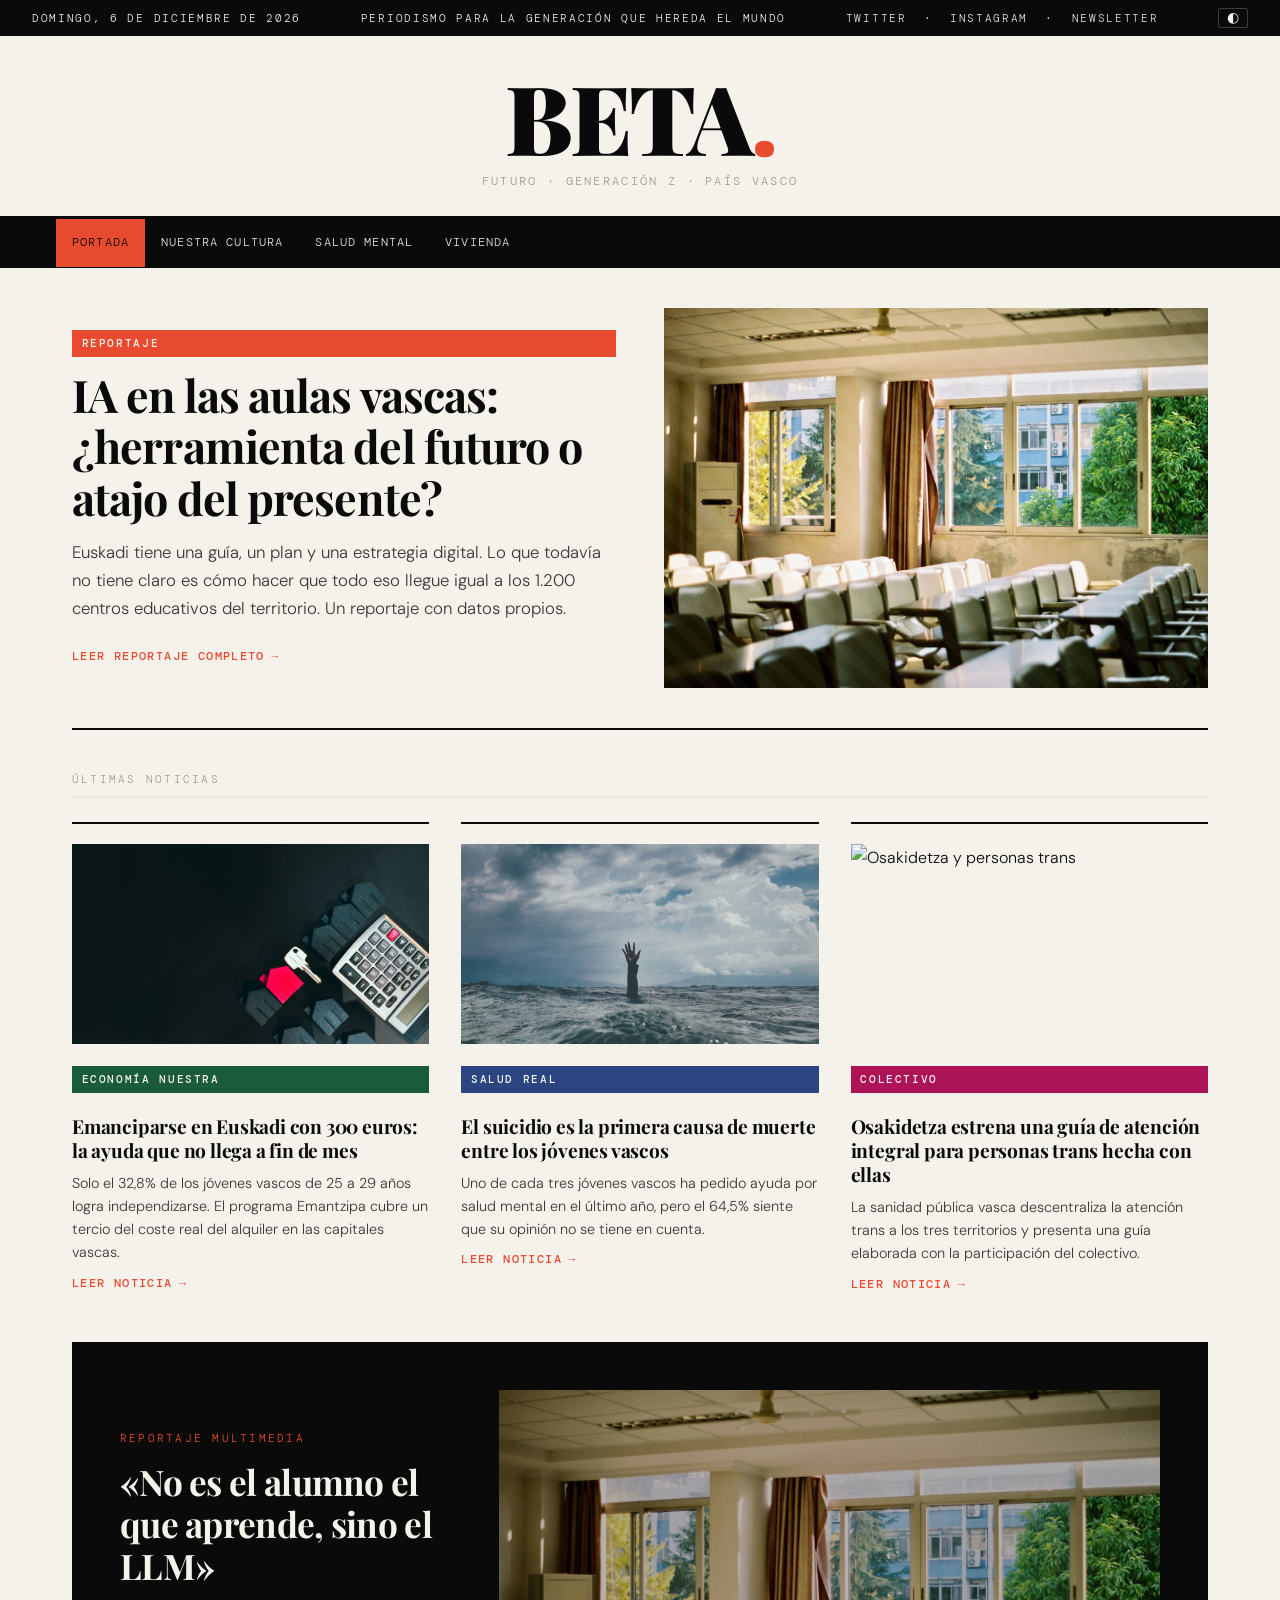
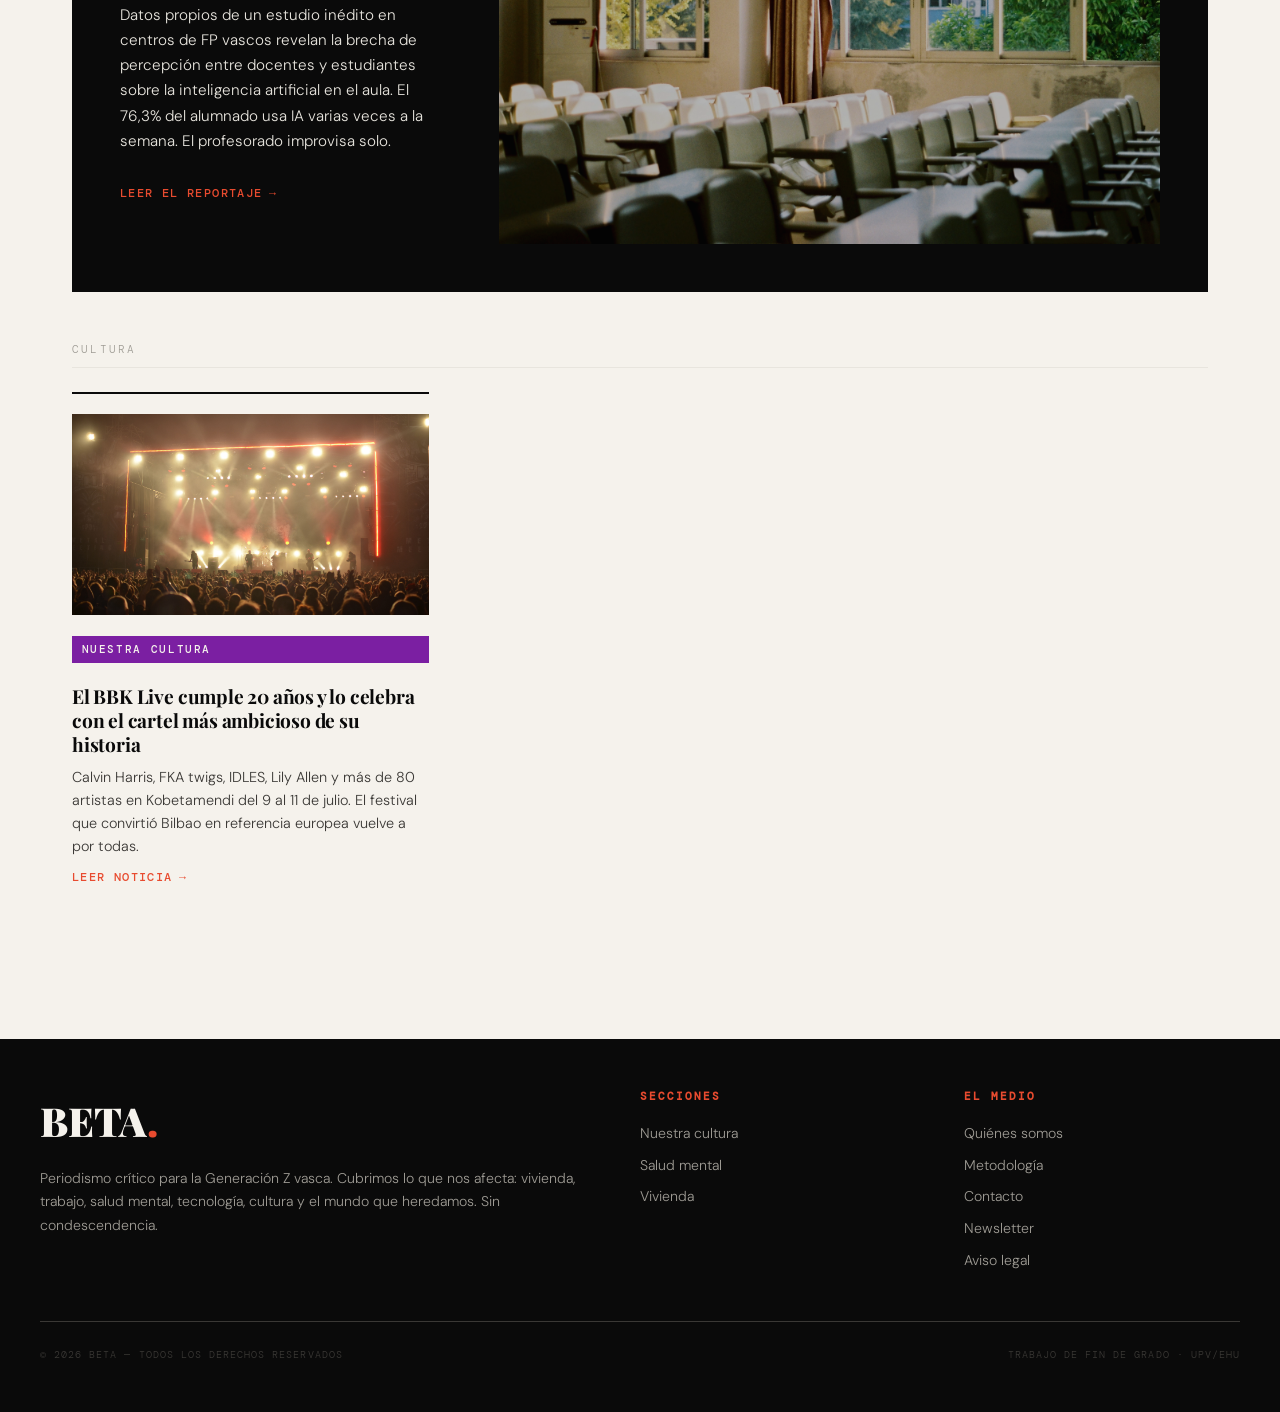
==== index.html @ 98379991 "Add files via upload" ====
<!DOCTYPE html>
<html lang="es">

<head>
  <meta charset="UTF-8" />
  <meta name="viewport" content="width=device-width, initial-scale=1.0" />
  <title>BETA — Futuro y Generación Z</title>
  <link rel="stylesheet" href="style.css" />
</head>

<body>

  <!-- ============================================================
       BARRA SUPERIOR: fecha, lema y redes
  ============================================================ -->
  <div class="barra-superior">
    <span class="fecha">Domingo, 1 de junio de 2026</span>
    <span>Periodismo para la generación que hereda el mundo</span>
    <nav>
      <a href="#">Twitter</a> &nbsp;·&nbsp;
      <a href="#">Instagram</a> &nbsp;·&nbsp;
      <a href="#">Newsletter</a>
    </nav>
  </div>

  <!-- ============================================================
       CABECERA PRINCIPAL: nombre del medio y tagline
  ============================================================ -->
  <header class="cabecera-principal">
    <a href="index.html" class="logo-medio">BETA<span>.</span></a>
    <p class="tagline-medio">Futuro · Generación Z · País Vasco</p>
  </header>

  <!-- ============================================================
       NAVEGACIÓN: secciones del medio
  ============================================================ -->
  <nav class="nav-principal" aria-label="Secciones">
    <ul>
      <li><a href="index.html" class="activo">Portada</a></li>
      <li><a href="categoria-cultura.html">Nuestra cultura</a></li>
      <li><a href="categoria-salud-mental.html">Salud mental</a></li>
      <li><a href="categoria-vivienda.html">Vivienda</a></li>
    </ul>
  </nav>

  <!-- ============================================================
       PORTADA PRINCIPAL
  ============================================================ -->
  <main class="portada">

    <!-- --- NOTICIA DESTACADA (Reportaje como pieza estrella) --- -->
    <section class="noticia-destacada animar animar-1">
      <div class="contenido">
        <span class="etiqueta-seccion reportaje">Reportaje</span>
        <a href="reportaje.html">
          <h1 class="titular-grande">
            IA en las aulas vascas: ¿herramienta del futuro o atajo del presente?
          </h1>
        </a>
        <p class="entradilla">
          Euskadi tiene una guía, un plan y una estrategia digital. Lo que todavía no tiene claro es cómo hacer que todo
          eso llegue igual a los 1.200 centros educativos del territorio. Un reportaje con datos propios.
        </p>
        <a href="reportaje.html" class="leer-mas">Leer reportaje completo</a>
      </div>
      <!-- Imagen: sustituir src por foto real en producción -->
      <div class="imagen-placeholder">
        <img src="img/placeholder-reportaje.jpg" alt="IA en las aulas vascas"
          style="width:100%;height:100%;object-fit:cover;display:block;" />
      </div>
    </section>

    <!-- --- TÍTULO DE BLOQUE: Últimas noticias --- -->
    <p class="titulo-seccion-portada animar animar-2">Últimas noticias</p>

    <!-- --- REJILLA DE TRES NOTICIAS --- -->
    <div class="rejilla-noticias">

      <!-- Noticia 1: Vivienda -->
      <!-- Tarjeta noticia 1: Vivienda -->
      <article class="tarjeta-noticia animar animar-2">
        <a href="noticia-vivienda.html" class="tarjeta-imagen">
          <img src="img/placeholder-vivienda.jpg" alt="Emanciparse en Euskadi con 300 euros" />
        </a>
        <span class="etiqueta-seccion economia">Economía nuestra</span>
        <a href="noticia-vivienda.html">
          <h2 class="titular">
            Emanciparse en Euskadi con 300 euros: la ayuda que no llega a fin de mes
          </h2>
        </a>
        <p class="resumen">
          Solo el 32,8% de los jóvenes vascos de 25 a 29 años logra independizarse. El programa Emantzipa cubre un
          tercio del coste real del alquiler en las capitales vascas.
        </p>
        <a href="noticia-vivienda.html" class="leer-mas">Leer noticia</a>
      </article>

      <!-- Tarjeta noticia 2: Salud mental -->
      <article class="tarjeta-noticia animar animar-3">
        <a href="noticia-salud-mental.html" class="tarjeta-imagen">
          <img src="img/placeholder-salud-mental.jpg" alt="Salud mental juvenil en Euskadi" />
        </a>
        <span class="etiqueta-seccion salud">Salud real</span>
        <a href="noticia-salud-mental.html">
          <h2 class="titular">
            El suicidio es la primera causa de muerte entre los jóvenes vascos
          </h2>
        </a>
        <p class="resumen">
          Uno de cada tres jóvenes vascos ha pedido ayuda por salud mental en el último año, pero el 64,5% siente que su
          opinión no se tiene en cuenta.
        </p>
        <a href="noticia-salud-mental.html" class="leer-mas">Leer noticia</a>
      </article>

      <!-- Tarjeta noticia 3: Trans -->
      <article class="tarjeta-noticia animar animar-4">
        <a href="noticia-trans.html" class="tarjeta-imagen">
          <img src="img/placeholder-trans.jpg" alt="Osakidetza y personas trans" />
        </a>
        <span class="etiqueta-seccion colectivo">Colectivo</span>
        <a href="noticia-trans.html">
          <h2 class="titular">
            Osakidetza estrena una guía de atención integral para personas trans hecha con ellas
          </h2>
        </a>
        <p class="resumen">
          La sanidad pública vasca descentraliza la atención trans a los tres territorios y presenta una guía elaborada
          con la participación del colectivo.
        </p>
        <a href="noticia-trans.html" class="leer-mas">Leer noticia</a>
      </article>

    </div>
    <!-- fin rejilla noticias -->

    <!-- --- BLOQUE DESTACADO DEL REPORTAJE (segunda llamada) --- -->
    <div class="bloque-reportaje-portada animar animar-4">
      <div>
        <p class="label">Reportaje multimedia</p>
        <a href="reportaje.html">
          <h2 class="titular-reportaje">
            «No es el alumno el que aprende, sino el LLM»
          </h2>
        </a>
        <p class="desc">
          Datos propios de un estudio inédito en centros de FP vascos revelan la brecha de percepción entre docentes y
          estudiantes sobre la inteligencia artificial en el aula. El 76,3% del alumnado usa IA varias veces a la
          semana. El profesorado improvisa solo.
        </p>
        <a href="reportaje.html" class="leer-mas">Leer el reportaje</a>
      </div>
      <!-- Imagen del reportaje en el bloque destacado -->
      <a href="reportaje.html" style="display:block;overflow:hidden;min-height:180px;">
        <img src="img/placeholder-reportaje.jpg" alt="IA en las aulas vascas"
          style="width:100%;height:100%;object-fit:cover;display:block;opacity:0.7;" />
      </a>
    </div>

    <!-- --- CUARTA NOTICIA: BBK Live --- -->
    <p class="titulo-seccion-portada animar">Cultura</p>
    <div class="rejilla-noticias">
      <article class="tarjeta-noticia animar animar-2">
        <a href="noticia-bbk.html" class="tarjeta-imagen">
          <img src="img/placeholder-bbk.jpg" alt="BBK Live 2026" />
        </a>
        <span class="etiqueta-seccion cultura">Nuestra cultura</span>
        <a href="noticia-bbk.html">
          <h2 class="titular">
            El BBK Live cumple 20 años y lo celebra con el cartel más ambicioso de su historia
          </h2>
        </a>
        <p class="resumen">
          Calvin Harris, FKA twigs, IDLES, Lily Allen y más de 80 artistas en Kobetamendi del 9 al 11 de julio. El
          festival que convirtió Bilbao en referencia europea vuelve a por todas.
        </p>
        <a href="noticia-bbk.html" class="leer-mas">Leer noticia</a>
      </article>
    </div>

  </main>
  <!-- fin portada -->

  <!-- ============================================================
       PIE DE PÁGINA
  ============================================================ -->
  <footer class="pie-pagina">
    <div class="pie-interior">

      <!-- Columna 1: Identidad del medio -->
      <div>
        <div class="pie-logo">BETA<span>.</span></div>
        <p class="pie-descripcion">
          Periodismo crítico para la Generación Z vasca. Cubrimos lo que nos afecta: vivienda, trabajo, salud mental,
          tecnología, cultura y el mundo que heredamos. Sin condescendencia.
        </p>
      </div>

      <!-- Columna 2: Secciones -->
      <div class="pie-columna">
        <h4>Secciones</h4>
        <ul>
          <li><a href="categoria-cultura.html">Nuestra cultura</a></li>
          <li><a href="categoria-salud-mental.html">Salud mental</a></li>
          <li><a href="categoria-vivienda.html">Vivienda</a></li>
        </ul>
      </div>

      <!-- Columna 3: Sobre el medio -->
      <div class="pie-columna">
        <h4>El medio</h4>
        <ul>
          <li><a href="#">Quiénes somos</a></li>
          <li><a href="#">Metodología</a></li>
          <li><a href="#">Contacto</a></li>
          <li><a href="#">Newsletter</a></li>
          <li><a href="#">Aviso legal</a></li>
        </ul>
      </div>

    </div>

    <!-- Copyright -->
    <div class="pie-copy">
      <span>© 2026 BETA — Todos los derechos reservados</span>
      <span>Trabajo de Fin de Grado · UPV/EHU</span>
    </div>
  </footer>

  <script src="main.js"></script>
</body>

</html>
---- style.css ----
/* ============================================================
   ESTILO.CSS — Hoja de estilos global del medio
   Medio: BETA — Futuro y Generación Z
   ============================================================ */

/* --- IMPORTACIÓN DE FUENTES --- */
@import url("https://fonts.googleapis.com/css2?family=Playfair+Display:ital,wght@0,700;0,900;1,700&family=DM+Sans:ital,wght@0,300;0,400;0,500;1,300&family=DM+Mono:wght@400;500&display=swap");

/* --- VARIABLES GLOBALES --- */
:root {
  --negro: #0a0a0a;
  --blanco: #f5f2ec;
  --acento: #e84b2f;
  --acento-suave: #f4c5bc;
  --gris-claro: #e8e5de;
  --gris-medio: #9e9b94;
  --gris-oscuro: #3a3835;
  --fondo: #f5f2ec;

  --fuente-titulo: "Playfair Display", Georgia, serif;
  --fuente-cuerpo: "DM Sans", sans-serif;
  --fuente-mono: "DM Mono", monospace;

  --max-ancho: 1200px;
  --col-principal: 760px;
}

/* --- RESET Y BASE --- */
*,
*::before,
*::after {
  box-sizing: border-box;
  margin: 0;
  padding: 0;
}

html {
  font-size: 16px;
  scroll-behavior: smooth;
  overflow-x: hidden;
}

body {
  background-color: var(--fondo);
  color: var(--negro);
  font-family: var(--fuente-cuerpo);
  font-weight: 300;
  line-height: 1.7;
  -webkit-font-smoothing: antialiased;
  overflow-x: hidden;
  width: 100%;
}

a {
  color: inherit;
  text-decoration: none;
}
a:hover {
  color: var(--acento);
}
img {
  max-width: 100%;
  display: block;
}

/* ============================================================
   CABECERA Y NAVEGACIÓN
   ============================================================ */

/* --- Barra superior con fecha y sección --- */
.barra-superior {
  background-color: var(--negro);
  color: var(--blanco);
  font-family: var(--fuente-mono);
  font-size: 0.7rem;
  letter-spacing: 0.15em;
  text-transform: uppercase;
  padding: 0.5rem 2rem;
  display: flex;
  justify-content: space-between;
  align-items: center;
}

.barra-superior a {
  color: var(--gris-claro);
}
.barra-superior a:hover {
  color: var(--acento);
}

/* --- Cabecera principal con nombre del medio --- */
.cabecera-principal {
  border-bottom: 3px solid var(--negro);
  padding: 2rem 2rem 1.5rem;
  display: flex;
  flex-direction: column;
  align-items: center;
  gap: 0.5rem;
  text-align: center;
}

.logo-medio {
  font-family: var(--fuente-titulo);
  font-size: clamp(3rem, 8vw, 6rem);
  font-weight: 900;
  letter-spacing: -0.03em;
  line-height: 1;
  color: var(--negro);
  transition: color 0.2s;
}

.logo-medio span {
  color: var(--acento);
}
.logo-medio:hover {
  color: var(--acento);
}
.logo-medio:hover span {
  color: var(--negro);
}

.tagline-medio {
  font-family: var(--fuente-mono);
  font-size: 0.72rem;
  letter-spacing: 0.2em;
  text-transform: uppercase;
  color: var(--gris-medio);
}

/* --- Navegación principal --- */
.nav-principal {
  border-bottom: 1px solid var(--negro);
  background-color: var(--negro);
  overflow: hidden;
}

.nav-principal ul {
  display: flex;
  list-style: none;
  max-width: var(--max-ancho);
  margin: 0 auto;
  padding: 0 1rem;
  overflow-x: auto;
  scrollbar-width: none;
  -webkit-overflow-scrolling: touch;
}

.nav-principal ul::-webkit-scrollbar {
  display: none;
}

.nav-principal li a {
  display: block;
  padding: 0.9rem 1rem;
  font-family: var(--fuente-mono);
  font-size: 0.72rem;
  letter-spacing: 0.1em;
  text-transform: uppercase;
  color: var(--gris-claro);
  white-space: nowrap;
  transition:
    color 0.2s,
    background-color 0.2s;
}

.nav-principal li a:hover,
.nav-principal li a.activo {
  color: var(--negro);
  background-color: var(--acento);
}

/* --- Imagen en tarjeta de noticia --- */
.tarjeta-imagen {
  display: block;
  overflow: hidden;
  margin-bottom: 0.75rem;
  aspect-ratio: 16 / 9;
}

.tarjeta-imagen img {
  width: 100%;
  height: 100%;
  object-fit: cover;
  display: block;
  transition: transform 0.35s ease;
}

.tarjeta-noticia:hover .tarjeta-imagen img {
  transform: scale(1.03);
}

/* ============================================================
   ETIQUETAS DE SECCIÓN
   ============================================================ */

.etiqueta-seccion {
  display: inline-block;
  font-family: var(--fuente-mono);
  font-size: 0.68rem;
  font-weight: 500;
  letter-spacing: 0.15em;
  text-transform: uppercase;
  color: var(--blanco);
  background-color: var(--negro);
  padding: 0.25rem 0.6rem;
  margin-bottom: 0.75rem;
}

.etiqueta-seccion.economia {
  background-color: #1a5c3a;
}
.etiqueta-seccion.salud {
  background-color: #2b4580;
}
.etiqueta-seccion.cultura {
  background-color: #7b1fa2;
}
.etiqueta-seccion.tecnologia {
  background-color: #b84900;
}
.etiqueta-seccion.colectivo {
  background-color: #ad1457;
}
.etiqueta-seccion.reportaje {
  background-color: var(--acento);
}

/* ============================================================
   PÁGINA PRINCIPAL — PORTADA
   ============================================================ */

.portada {
  max-width: var(--max-ancho);
  margin: 0 auto;
  padding: 2.5rem 2rem;
}

/* --- Noticia destacada principal --- */
.noticia-destacada {
  display: grid;
  grid-template-columns: 1fr 1fr;
  gap: 3rem;
  padding-bottom: 2.5rem;
  margin-bottom: 2.5rem;
  border-bottom: 2px solid var(--negro);
}

.noticia-destacada .contenido {
  display: flex;
  flex-direction: column;
  justify-content: center;
}

.noticia-destacada .imagen-placeholder {
  background-color: var(--negro);
  min-height: 380px;
  position: relative;
  overflow: hidden;
}

.noticia-destacada .imagen-placeholder::after {
  content: "";
  position: absolute;
  inset: 0;
  background: repeating-linear-gradient(
    45deg,
    transparent,
    transparent 10px,
    rgba(255, 255, 255, 0.03) 10px,
    rgba(255, 255, 255, 0.03) 20px
  );
}

.titular-grande {
  font-family: var(--fuente-titulo);
  font-size: clamp(1.8rem, 3.5vw, 2.8rem);
  font-weight: 700;
  line-height: 1.15;
  letter-spacing: -0.02em;
  margin-bottom: 1rem;
  transition: color 0.2s;
}

.titular-grande:hover {
  color: var(--acento);
}

.entradilla {
  font-size: 1.05rem;
  font-weight: 300;
  color: var(--gris-oscuro);
  line-height: 1.65;
  margin-bottom: 1.5rem;
}

.leer-mas {
  font-family: var(--fuente-mono);
  font-size: 0.72rem;
  letter-spacing: 0.12em;
  text-transform: uppercase;
  color: var(--acento);
  display: inline-flex;
  align-items: center;
  gap: 0.4rem;
  font-weight: 500;
  transition: gap 0.2s;
}

.leer-mas:hover {
  gap: 0.7rem;
  color: var(--acento);
}
.leer-mas::after {
  content: "→";
}

/* --- Rejilla de noticias secundarias --- */
.titulo-seccion-portada {
  font-family: var(--fuente-mono);
  font-size: 0.7rem;
  letter-spacing: 0.2em;
  text-transform: uppercase;
  color: var(--gris-medio);
  margin-bottom: 1.5rem;
  padding-bottom: 0.5rem;
  border-bottom: 1px solid var(--gris-claro);
}

.rejilla-noticias {
  display: grid;
  grid-template-columns: repeat(3, 1fr);
  gap: 2rem;
  margin-bottom: 3rem;
}

/* --- Tarjeta de noticia --- */
.tarjeta-noticia {
  border-top: 2px solid var(--negro);
  padding-top: 1.2rem;
  display: flex;
  flex-direction: column;
  gap: 0.6rem;
  transition: transform 0.2s;
}

.tarjeta-noticia:hover {
  transform: translateY(-2px);
}

.tarjeta-noticia .titular {
  font-family: var(--fuente-titulo);
  font-size: 1.2rem;
  font-weight: 700;
  line-height: 1.25;
  letter-spacing: -0.01em;
  transition: color 0.2s;
}

.tarjeta-noticia:hover .titular {
  color: var(--acento);
}

.tarjeta-noticia .resumen {
  font-size: 0.9rem;
  color: var(--gris-oscuro);
  line-height: 1.6;
}

/* --- Bloque del reportaje en portada --- */
.bloque-reportaje-portada {
  background-color: var(--negro);
  color: var(--blanco);
  padding: 3rem;
  margin-bottom: 3rem;
  display: grid;
  grid-template-columns: 1fr 2fr;
  gap: 3rem;
  align-items: center;
}

.bloque-reportaje-portada .label {
  font-family: var(--fuente-mono);
  font-size: 0.7rem;
  letter-spacing: 0.2em;
  text-transform: uppercase;
  color: var(--acento);
  margin-bottom: 0.75rem;
}

.bloque-reportaje-portada .titular-reportaje {
  font-family: var(--fuente-titulo);
  font-size: clamp(1.5rem, 3vw, 2.2rem);
  font-weight: 700;
  line-height: 1.2;
  letter-spacing: -0.02em;
  color: var(--blanco);
  margin-bottom: 1rem;
  transition: color 0.2s;
}

.bloque-reportaje-portada .titular-reportaje:hover {
  color: var(--acento);
}

.bloque-reportaje-portada .desc {
  color: var(--gris-claro);
  font-size: 0.95rem;
  line-height: 1.65;
  margin-bottom: 1.5rem;
}

.bloque-reportaje-portada .leer-mas {
  color: var(--acento);
}

.bloque-reportaje-portada .numero-grande {
  font-family: var(--fuente-titulo);
  font-size: clamp(5rem, 12vw, 9rem);
  font-weight: 900;
  line-height: 1;
  color: var(--acento);
  opacity: 0.6;
  text-align: center;
}

/* ============================================================
   PÁGINA DE ARTÍCULO (noticias y reportaje)
   ============================================================ */

.contenedor-articulo {
  max-width: var(--max-ancho);
  margin: 0 auto;
  padding: 2.5rem 2rem;
  display: grid;
  grid-template-columns: minmax(0, 2.5fr) minmax(0, 1fr);
  gap: 4rem;
  align-items: start;
}

/* Evitar que los hijos del grid desborden */
.contenedor-articulo > * {
  min-width: 0;
  overflow-wrap: break-word;
  word-break: break-word;
}

/* --- Cabecera del artículo --- */
.cabecera-articulo {
  margin-bottom: 2.5rem;
  padding-bottom: 2rem;
  border-bottom: 2px solid var(--negro);
}

.titular-articulo {
  font-family: var(--fuente-titulo);
  font-size: clamp(2rem, 4.5vw, 3.2rem);
  font-weight: 700;
  line-height: 1.1;
  letter-spacing: -0.03em;
  margin-bottom: 1.2rem;
  margin-top: 0.75rem;
}

.entradilla-articulo {
  font-size: 1.2rem;
  font-weight: 400;
  line-height: 1.6;
  color: var(--gris-oscuro);
  border-left: 3px solid var(--acento);
  padding-left: 1.2rem;
  margin-bottom: 1.5rem;
}

.meta-articulo {
  font-family: var(--fuente-mono);
  font-size: 0.7rem;
  letter-spacing: 0.1em;
  text-transform: uppercase;
  color: var(--gris-medio);
  display: flex;
  gap: 1.5rem;
  flex-wrap: wrap;
}

/* --- Cuerpo del artículo --- */
.cuerpo-articulo p {
  font-size: 1.05rem;
  line-height: 1.8;
  margin-bottom: 1.5rem;
  font-weight: 300;
}

.cuerpo-articulo p strong {
  font-weight: 500;
}

.cuerpo-articulo h2 {
  font-family: var(--fuente-titulo);
  font-size: 1.6rem;
  font-weight: 700;
  margin: 2.5rem 0 1rem;
  letter-spacing: -0.02em;
}

/* Dato destacado numérico */
.dato-destacado {
  background-color: var(--negro);
  color: var(--blanco);
  padding: 2rem 2.5rem;
  margin: 2.5rem 0;
  display: flex;
  align-items: center;
  gap: 2rem;
}

.dato-destacado .numero {
  font-family: var(--fuente-titulo);
  font-size: 3.5rem;
  font-weight: 900;
  color: var(--acento);
  line-height: 1;
  white-space: nowrap;
}

.dato-destacado .descripcion {
  font-size: 0.95rem;
  line-height: 1.55;
  color: var(--gris-claro);
}

/* Cita textual */
.cita-articulo {
  border-left: 4px solid var(--acento);
  padding: 1rem 0 1rem 1.5rem;
  margin: 2rem 0;
  font-family: var(--fuente-titulo);
  font-size: 1.3rem;
  font-style: italic;
  line-height: 1.4;
  color: var(--gris-oscuro);
}

/* Fuentes al pie */
.fuentes-articulo {
  margin-top: 3rem;
  padding-top: 1.5rem;
  border-top: 1px solid var(--gris-claro);
}

.fuentes-articulo h3 {
  font-family: var(--fuente-mono);
  font-size: 0.7rem;
  letter-spacing: 0.18em;
  text-transform: uppercase;
  color: var(--gris-medio);
  margin-bottom: 1rem;
}

.fuentes-articulo ul {
  list-style: none;
  display: flex;
  flex-direction: column;
  gap: 0.5rem;
}

.fuentes-articulo li {
  font-size: 0.82rem;
  color: var(--gris-oscuro);
  padding-left: 1rem;
  border-left: 2px solid var(--gris-claro);
}

.fuentes-articulo li a {
  color: var(--acento);
  word-break: break-all;
}

.fuentes-articulo li a:hover {
  text-decoration: underline;
}

/* --- Barra lateral --- */
.barra-lateral {
  position: sticky;
  top: 2rem;
}

.widget-lateral {
  margin-bottom: 2.5rem;
}

.widget-lateral h3 {
  font-family: var(--fuente-mono);
  font-size: 0.68rem;
  letter-spacing: 0.18em;
  text-transform: uppercase;
  color: var(--gris-medio);
  margin-bottom: 1rem;
  padding-bottom: 0.5rem;
  border-bottom: 1px solid var(--gris-claro);
}

/* Noticias relacionadas en sidebar */
.noticia-relacionada {
  padding: 1rem 0;
  border-bottom: 1px solid var(--gris-claro);
}

.noticia-relacionada:last-child {
  border-bottom: none;
}

.noticia-relacionada .titular-rel {
  font-family: var(--fuente-titulo);
  font-size: 0.95rem;
  font-weight: 700;
  line-height: 1.3;
  margin-bottom: 0.3rem;
  transition: color 0.2s;
}

.noticia-relacionada:hover .titular-rel {
  color: var(--acento);
}

.noticia-relacionada .seccion-rel {
  font-family: var(--fuente-mono);
  font-size: 0.65rem;
  letter-spacing: 0.1em;
  text-transform: uppercase;
  color: var(--gris-medio);
}

/* ============================================================
   PIE DE PÁGINA
   ============================================================ */

.pie-pagina {
  background-color: var(--negro);
  color: var(--gris-claro);
  padding: 3rem 2rem;
  margin-top: 4rem;
}

.pie-interior {
  max-width: var(--max-ancho);
  margin: 0 auto;
  display: grid;
  grid-template-columns: 2fr 1fr 1fr;
  gap: 3rem;
}

.pie-logo {
  font-family: var(--fuente-titulo);
  font-size: 2.5rem;
  font-weight: 900;
  color: var(--blanco);
  margin-bottom: 0.75rem;
}

.pie-logo span {
  color: var(--acento);
}

.pie-descripcion {
  font-size: 0.88rem;
  line-height: 1.65;
  color: var(--gris-medio);
}

.pie-columna h4 {
  font-family: var(--fuente-mono);
  font-size: 0.68rem;
  letter-spacing: 0.18em;
  text-transform: uppercase;
  color: var(--acento);
  margin-bottom: 1rem;
}

.pie-columna ul {
  list-style: none;
}

.pie-columna li {
  font-size: 0.88rem;
  color: var(--gris-medio);
  margin-bottom: 0.5rem;
  transition: color 0.2s;
}

.pie-columna li a:hover {
  color: var(--blanco);
}

.pie-copy {
  max-width: var(--max-ancho);
  margin: 2.5rem auto 0;
  padding-top: 1.5rem;
  border-top: 1px solid var(--gris-oscuro);
  font-family: var(--fuente-mono);
  font-size: 0.65rem;
  letter-spacing: 0.1em;
  text-transform: uppercase;
  color: var(--gris-oscuro);
  display: flex;
  justify-content: space-between;
}

/* ============================================================
   ANIMACIONES DE ENTRADA
   ============================================================ */

@keyframes fadeUp {
  from {
    opacity: 0;
    transform: translateY(18px);
  }
  to {
    opacity: 1;
    transform: translateY(0);
  }
}

.animar {
  animation: fadeUp 0.5s ease both;
}
.animar-1 {
  animation-delay: 0.05s;
}
.animar-2 {
  animation-delay: 0.15s;
}
.animar-3 {
  animation-delay: 0.25s;
}
.animar-4 {
  animation-delay: 0.35s;
}
.animar-5 {
  animation-delay: 0.45s;
}

/* ============================================================
   UTILIDADES
   ============================================================ */

.separador {
  border: none;
  border-top: 1px solid var(--gris-claro);
  margin: 2.5rem 0;
}

.separador-negro {
  border: none;
  border-top: 2px solid var(--negro);
  margin: 2.5rem 0;
}

.breadcrumb {
  font-family: var(--fuente-mono);
  font-size: 0.68rem;
  letter-spacing: 0.1em;
  text-transform: uppercase;
  color: var(--gris-medio);
  margin-bottom: 1rem;
  display: flex;
  gap: 0.5rem;
  align-items: center;
}

.breadcrumb a {
  color: var(--gris-medio);
}
.breadcrumb a:hover {
  color: var(--acento);
}
.breadcrumb span {
  color: var(--gris-claro);
}

/* ============================================================
   RESPONSIVO — Sistema completo de breakpoints
   
   Breakpoints:
   - Tablet grande:  max-width 1100px
   - Tablet:         max-width 900px
   - Móvil grande:   max-width 700px
   - Móvil:          max-width 500px
   - Móvil pequeño:  max-width 380px
   ============================================================ */

/* --- TABLET GRANDE (≤1100px) ---
   Reducir márgenes y ajustar columnas anchas
------------------------------------------------------ */
@media (max-width: 1100px) {
  /* Reducir padding general */
  .portada,
  .contenedor-articulo {
    padding-left: 1.5rem;
    padding-right: 1.5rem;
  }

  /* Columna principal del artículo más estrecha */
  .contenedor-articulo {
    grid-template-columns: 1fr 280px;
    gap: 2.5rem;
  }

  /* Noticia destacada: imagen más pequeña */
  .noticia-destacada .imagen-placeholder {
    min-height: 300px;
  }

  /* Bloque reportaje en portada */
  .bloque-reportaje-portada {
    padding: 2.5rem;
  }

  .bloque-reportaje-portada .numero-grande {
    font-size: 6rem;
  }
}

/* --- TABLET (≤900px) ---
   Colapsar grids de dos columnas a una
------------------------------------------------------ */
@media (max-width: 900px) {
  /* --- Barra superior: ocultar centro en tablet --- */
  .barra-superior > span:nth-child(2) {
    display: none;
  }

  /* --- Cabecera: reducir tamaño del logo --- */
  .logo-medio {
    font-size: clamp(2.5rem, 10vw, 4.5rem);
  }

  /* --- Noticia destacada: apilar verticalmente --- */
  .noticia-destacada {
    grid-template-columns: 1fr;
    gap: 1.5rem;
  }

  .noticia-destacada .imagen-placeholder {
    min-height: 240px;
    order: -1; /* Imagen arriba */
  }

  /* --- Rejilla de noticias: 2 columnas en tablet --- */
  .rejilla-noticias {
    grid-template-columns: 1fr 1fr;
    gap: 1.5rem;
  }

  /* --- Bloque reportaje en portada: una columna --- */
  .bloque-reportaje-portada {
    grid-template-columns: 1fr;
    padding: 2rem;
    gap: 1.5rem;
  }

  .bloque-reportaje-portada .numero-grande {
    display: none;
  }

  /* --- Artículo: quitar sidebar, columna única --- */
  .contenedor-articulo {
    grid-template-columns: 1fr;
    gap: 2rem;
    padding: 2rem 1.5rem;
  }

  /* Sidebar deja de ser sticky */
  .barra-lateral {
    position: static;
    border-top: 2px solid var(--negro);
    padding-top: 2rem;
  }

  /* Widget lateral en horizontal en tablet */
  .widget-lateral h3 {
    margin-bottom: 1rem;
  }

  /* --- Titular del artículo: reducir tamaño --- */
  .titular-articulo {
    font-size: clamp(1.8rem, 4vw, 2.5rem);
  }

  /* --- Entradilla: reducir tamaño --- */
  .entradilla-articulo {
    font-size: 1.1rem;
  }

  /* --- Pie: apilar columnas --- */
  .pie-interior {
    grid-template-columns: 1fr 1fr;
    gap: 2rem;
  }

  /* Primera columna del pie ocupa todo el ancho */
  .pie-interior > div:first-child {
    grid-column: 1 / -1;
  }
}

/* --- MÓVIL GRANDE (≤700px) ---
   Ajustes para pantallas de smartphone grande
------------------------------------------------------ */
@media (max-width: 700px) {
  /* --- Barra superior: compactar --- */
  .barra-superior {
    padding: 0.4rem 1rem;
    font-size: 0.62rem;
  }

  /* Ocultar fecha en móvil */
  .barra-superior .fecha {
    display: none;
  }

  /* --- Cabecera: más compacta --- */
  .cabecera-principal {
    padding: 1.2rem 1rem 1rem;
    gap: 0.3rem;
  }

  .tagline-medio {
    font-size: 0.62rem;
    letter-spacing: 0.15em;
  }

  /* --- Nav: el botón hamburguesa lo gestiona main.js ---
     Los estilos del menú móvil se inyectan dinámicamente
     desde iniciarMenuMovil() para evitar conflictos */

  /* --- Portada: padding reducido --- */
  .portada {
    padding: 1.2rem 1rem;
  }

  /* --- Noticia destacada --- */
  .noticia-destacada {
    padding-bottom: 1.5rem;
    margin-bottom: 1.5rem;
  }

  .noticia-destacada .imagen-placeholder {
    min-height: 180px;
  }

  .titular-grande {
    font-size: clamp(1.5rem, 6vw, 2rem);
  }

  .entradilla {
    font-size: 0.95rem;
  }

  /* --- Rejilla: una sola columna en móvil --- */
  .rejilla-noticias {
    grid-template-columns: 1fr;
    gap: 0; /* Los bordes superiores de .tarjeta-noticia ya separan */
  }

  .tarjeta-noticia {
    padding-bottom: 1.5rem;
    margin-bottom: 1.5rem;
    border-bottom: 1px solid var(--gris-claro);
  }

  .tarjeta-noticia:last-child {
    border-bottom: none;
    margin-bottom: 0;
  }

  /* --- Bloque reportaje portada --- */
  .bloque-reportaje-portada {
    padding: 1.5rem;
  }

  .bloque-reportaje-portada .titular-reportaje {
    font-size: 1.4rem;
  }

  /* --- Artículo: padding mínimo --- */
  .contenedor-articulo {
    padding: 1.2rem 1rem;
  }

  .cabecera-articulo {
    margin-bottom: 1.5rem;
    padding-bottom: 1.5rem;
  }

  .titular-articulo {
    font-size: clamp(1.6rem, 7vw, 2.2rem);
    letter-spacing: -0.02em;
  }

  .entradilla-articulo {
    font-size: 1rem;
    padding-left: 1rem;
  }

  .meta-articulo {
    flex-direction: column;
    gap: 0.3rem;
  }

  /* Cuerpo del artículo: interlineado ligeramente menor */
  .cuerpo-articulo p {
    font-size: 1rem;
    line-height: 1.75;
    margin-bottom: 1.25rem;
  }

  .cuerpo-articulo h2 {
    font-size: 1.35rem;
    margin: 2rem 0 0.75rem;
  }

  /* Dato destacado: apilar número y texto */
  .dato-destacado {
    flex-direction: column;
    gap: 0.75rem;
    padding: 1.5rem;
    text-align: center;
  }

  .dato-destacado .numero {
    font-size: 2.8rem;
  }

  /* Cita: reducir tamaño */
  .cita-articulo {
    font-size: 1.1rem;
    padding-left: 1rem;
    margin: 1.5rem 0;
  }

  /* --- Breadcrumb: reducir tamaño --- */
  .breadcrumb {
    font-size: 0.62rem;
    flex-wrap: wrap;
  }

  /* --- Pie: una columna --- */
  .pie-interior {
    grid-template-columns: 1fr;
    gap: 1.5rem;
  }

  .pie-interior > div:first-child {
    grid-column: 1;
  }

  .pie-logo {
    font-size: 2rem;
  }

  .pie-copy {
    flex-direction: column;
    gap: 0.4rem;
    font-size: 0.6rem;
  }
}

/* --- MÓVIL (≤500px) ---
   Ajustes finos para pantallas pequeñas
------------------------------------------------------ */
@media (max-width: 500px) {
  /* Tipografía base ligeramente menor */
  html {
    font-size: 15px;
  }

  /* Logo aún más compacto */
  .logo-medio {
    font-size: 2.8rem;
  }

  /* Noticia destacada sin imagen en móvil muy pequeño */
  .noticia-destacada .imagen-placeholder {
    min-height: 150px;
  }

  /* Tarjetas de noticia: titular más pequeño */
  .tarjeta-noticia .titular {
    font-size: 1.1rem;
  }

  /* Etiqueta sección: compactar */
  .etiqueta-seccion {
    font-size: 0.62rem;
    padding: 0.2rem 0.5rem;
  }

  /* Fuentes al pie del artículo */
  .fuentes-articulo li {
    font-size: 0.78rem;
  }

  /* Bloque reportaje portada */
  .bloque-reportaje-portada {
    padding: 1.2rem;
  }

  /* Sidebar: mostrar noticias relacionadas en grid 2 col */
  .widget-lateral .noticia-relacionada {
    padding: 0.75rem 0;
  }
}

/* --- MÓVIL PEQUEÑO (≤380px) ---
   Pantallas muy compactas (iPhone SE, etc.)
------------------------------------------------------ */
@media (max-width: 380px) {
  html {
    font-size: 14px;
  }

  .logo-medio {
    font-size: 2.4rem;
  }

  .cabecera-principal {
    padding: 1rem 0.75rem;
  }

  .portada,
  .contenedor-articulo {
    padding-left: 0.75rem;
    padding-right: 0.75rem;
  }

  .bloque-reportaje-portada {
    padding: 1rem;
  }

  .dato-destacado {
    padding: 1.2rem;
  }

  .dato-destacado .numero {
    font-size: 2.4rem;
  }

  .pie-pagina {
    padding: 2rem 0.75rem;
  }
}

/* --- PREFERENCIA DE MOVIMIENTO REDUCIDO ---
   Desactivar animaciones para usuarios que lo prefieren
------------------------------------------------------ */
@media (prefers-reduced-motion: reduce) {
  *,
  *::before,
  *::after {
    animation-duration: 0.01ms !important;
    animation-iteration-count: 1 !important;
    transition-duration: 0.01ms !important;
  }

  .animar {
    animation: none;
    opacity: 1;
    transform: none;
  }
}

/* --- IMPRESIÓN ---
   Estilos básicos para cuando se imprime un artículo
------------------------------------------------------ */
@media print {
  .barra-superior,
  .nav-principal,
  .barra-lateral,
  .pie-pagina,
  #toggle-modo,
  #menu-movil,
  #progress-bar,
  .leer-mas,
  .breadcrumb {
    display: none !important;
  }

  body {
    font-size: 12pt;
    color: #000;
    background: #fff;
  }

  .contenedor-articulo {
    grid-template-columns: 1fr;
    max-width: 100%;
    padding: 0;
  }

  .titular-articulo {
    font-size: 22pt;
  }

  .dato-destacado {
    border: 1px solid #ccc;
    background: #f5f5f5 !important;
    color: #000 !important;
  }

  .dato-destacado .numero {
    color: #000 !important;
  }

  .fuentes-articulo {
    page-break-inside: avoid;
  }

  a[href]::after {
    content: " (" attr(href) ")";
    font-size: 9pt;
    color: #666;
  }
}

/* ============================================================
   MODO OSCURO — Variables y overrides
   Activado añadiendo data-tema="oscuro" al <html>
============================================================ */

[data-tema="oscuro"] {
  --negro: #e8e5de;
  --blanco: #111110;
  --fondo: #111110;
  --gris-claro: #2a2926;
  --gris-medio: #6b6965;
  --gris-oscuro: #b0ada6;
  --acento: #e84b2f;
}

[data-tema="oscuro"] .barra-superior {
  background-color: #0a0a09;
}

[data-tema="oscuro"] .nav-principal {
  background-color: #0a0a09;
}

[data-tema="oscuro"] .bloque-reportaje-portada {
  background-color: #1a1917;
  border: 1px solid #2a2926;
}

[data-tema="oscuro"] .dato-destacado {
  background-color: #1a1917;
}

[data-tema="oscuro"] .reportaje-hero {
  background-color: #0a0a09;
}

[data-tema="oscuro"] .datos-clave-reportaje {
  background-color: var(--acento);
}

[data-tema="oscuro"] .dato-clave {
  background-color: var(--acento);
}

[data-tema="oscuro"] body {
  color-scheme: dark;
}

[data-tema="oscuro"] .pie-pagina {
  background-color: #0a0a09;
}
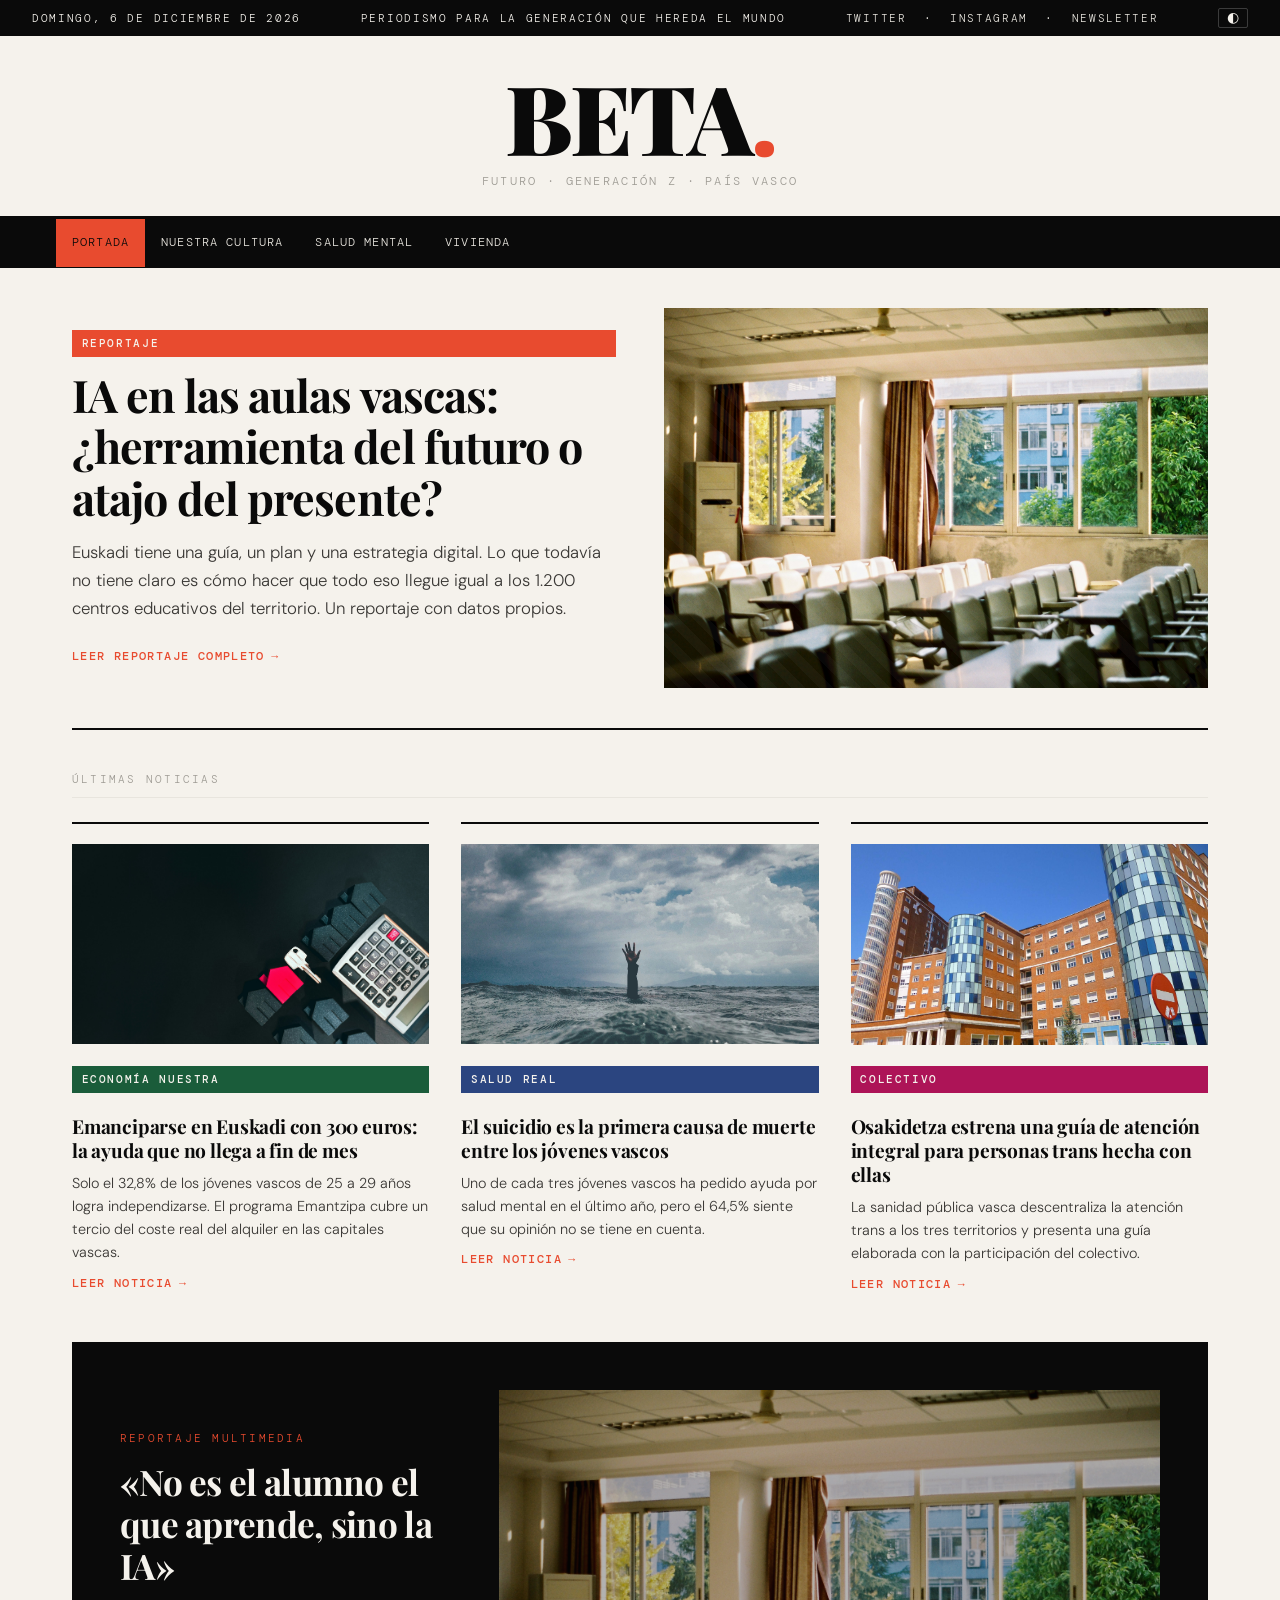
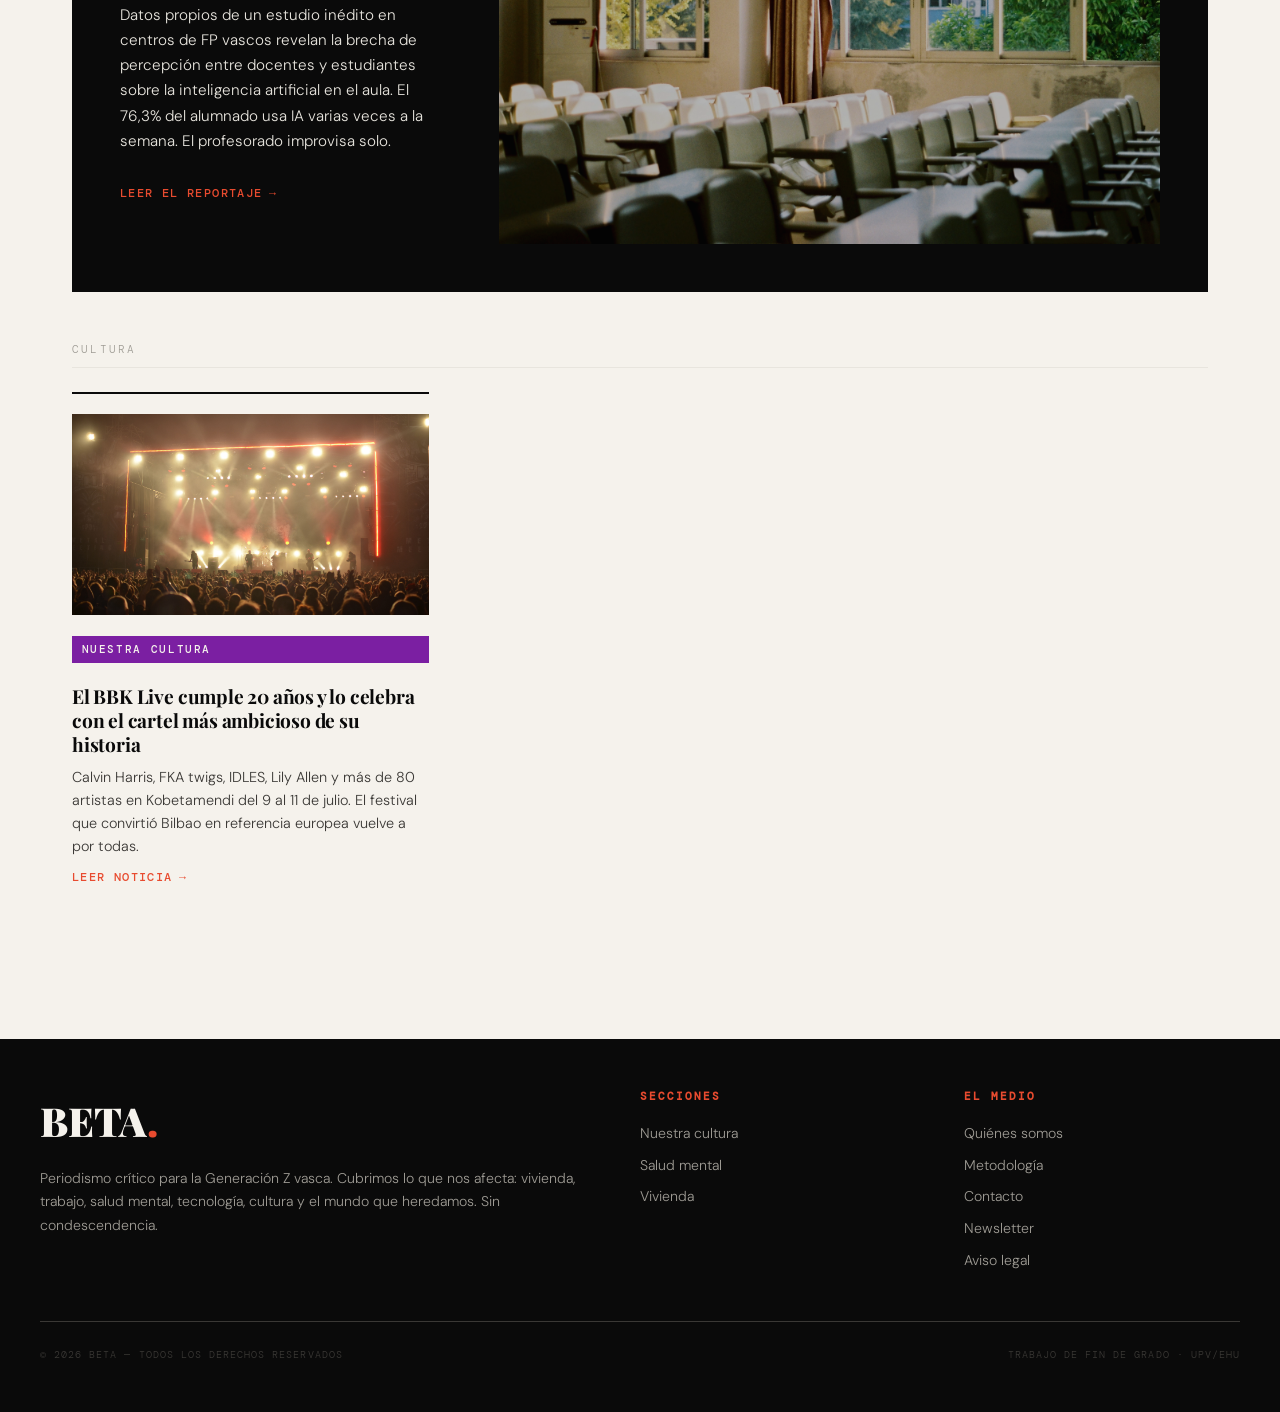
==== commit 5bb31221: "cambios en reportaje" ====
--- a/index.html
+++ b/index.html
@@ -65,7 +65,7 @@
       </div>
       <!-- Imagen: sustituir src por foto real en producción -->
       <div class="imagen-placeholder">
-        <img src="img/placeholder-reportaje.jpg" alt="IA en las aulas vascas"
+        <img src="./img/placeholder-reportaje.jpg" alt="IA en las aulas vascas"
           style="width:100%;height:100%;object-fit:cover;display:block;" />
       </div>
     </section>
@@ -116,7 +116,7 @@
       <!-- Tarjeta noticia 3: Trans -->
       <article class="tarjeta-noticia animar animar-4">
         <a href="noticia-trans.html" class="tarjeta-imagen">
-          <img src="img/placeholder-trans.jpg" alt="Osakidetza y personas trans" />
+          <img src="./img/placeholder-trans.jpg" alt="Osakidetza y personas trans" />
         </a>
         <span class="etiqueta-seccion colectivo">Colectivo</span>
         <a href="noticia-trans.html">
@@ -140,7 +140,7 @@
         <p class="label">Reportaje multimedia</p>
         <a href="reportaje.html">
           <h2 class="titular-reportaje">
-            «No es el alumno el que aprende, sino el LLM»
+            «No es el alumno el que aprende, sino la IA»
           </h2>
         </a>
         <p class="desc">
--- a/style.css
+++ b/style.css
@@ -444,6 +444,15 @@
   word-break: break-word;
 }
 
+/* Enlaces dentro del artículo: mismo estilo que .fuentes-articulo li a */
+.contenedor-articulo a {
+  color: var(--acento);
+}
+
+.contenedor-articulo a:hover {
+  text-decoration: underline;
+}
+
 /* --- Cabecera del artículo --- */
 .cabecera-articulo {
   margin-bottom: 2.5rem;
@@ -482,12 +491,69 @@
   flex-wrap: wrap;
 }
 
+/* --- Imagen principal del artículo --- */
+.imagen-articulo {
+  margin: 0 0 2.5rem;
+}
+
+.imagen-articulo img {
+  width: 100%;
+  height: auto;
+  display: block;
+  object-fit: cover;
+  max-height: 480px;
+}
+
+.imagen-articulo figcaption {
+  font-family: var(--fuente-mono);
+  font-size: 0.72rem;
+  letter-spacing: 0.03em;
+  color: var(--gris-medio);
+  padding-top: 0.5rem;
+}
+
+/* --- Infografía embebida en el cuerpo del artículo --- */
+.infografia-articulo {
+  margin: 2.5rem auto;
+  max-width: 480px;
+}
+
+.infografia-articulo img {
+  width: 100%;
+  height: auto;
+  display: block;
+  border-radius: 4px;
+}
+
+.infografia-articulo figcaption {
+  font-family: var(--fuente-mono);
+  font-size: 0.72rem;
+  letter-spacing: 0.03em;
+  color: var(--gris-medio);
+  padding-top: 0.5rem;
+  text-align: center;
+}
+
+@media (max-width: 700px) {
+  .infografia-articulo {
+    max-width: 100%;
+  }
+}
+
 /* --- Cuerpo del artículo --- */
 .cuerpo-articulo p {
   font-size: 1.05rem;
   line-height: 1.8;
   margin-bottom: 1.5rem;
   font-weight: 300;
+}
+
+.cuerpo-articulo a {
+  color: var(--acento);
+}
+
+.cuerpo-articulo a:hover {
+  text-decoration: underline;
 }
 
 .cuerpo-articulo p strong {
@@ -1274,3 +1340,295 @@
 [data-tema="oscuro"] .pie-pagina {
   background-color: #0a0a09;
 }
+
+/* ============================================================
+   ESTILOS ESPECÍFICOS DEL REPORTAJE MULTIMEDIA (reportaje.html)
+   Responsive completo incluido aquí
+============================================================ */
+
+/* --- Hero: cabecera de impacto --- */
+.reportaje-hero {
+  background-color: var(--negro);
+  color: var(--blanco);
+  padding: 4rem 2rem;
+  text-align: center;
+  position: relative;
+  overflow: hidden;
+  width: 100%;
+  box-sizing: border-box;
+}
+
+.reportaje-hero::before {
+  content: '';
+  position: absolute;
+  inset: 0;
+  background: repeating-linear-gradient(-45deg,
+      transparent,
+      transparent 30px,
+      rgba(232, 75, 47, 0.04) 30px,
+      rgba(232, 75, 47, 0.04) 31px);
+  pointer-events: none;
+}
+
+.reportaje-hero .interior {
+  position: relative;
+  max-width: min(820px, 100%);
+  margin: 0 auto;
+  padding: 0 1rem;
+}
+
+.reportaje-hero .label-reportaje {
+  font-family: var(--fuente-mono);
+  font-size: 0.7rem;
+  letter-spacing: 0.25em;
+  text-transform: uppercase;
+  color: var(--acento);
+  margin-bottom: 1.5rem;
+}
+
+.reportaje-hero h1 {
+  font-family: var(--fuente-titulo);
+  font-size: clamp(1.6rem, 5vw, 3.8rem);
+  font-weight: 700;
+  line-height: 1.1;
+  letter-spacing: -0.02em;
+  color: var(--blanco);
+  margin-bottom: 1.5rem;
+}
+
+.reportaje-hero .entradilla-hero {
+  font-size: clamp(0.95rem, 2vw, 1.15rem);
+  font-weight: 300;
+  line-height: 1.65;
+  color: var(--gris-claro);
+  max-width: min(680px, 100%);
+  margin: 0 auto 2rem;
+}
+
+.reportaje-hero .meta-hero {
+  font-family: var(--fuente-mono);
+  font-size: 0.68rem;
+  letter-spacing: 0.12em;
+  text-transform: uppercase;
+  color: var(--gris-medio);
+  display: flex;
+  justify-content: center;
+  gap: 1.5rem;
+  flex-wrap: wrap;
+}
+
+/* --- Imagen principal del reportaje --- */
+.reportaje-imagen-principal {
+  width: 100%;
+  max-height: 520px;
+  overflow: hidden;
+  line-height: 0;
+}
+
+.reportaje-imagen-principal img {
+  width: 100%;
+  height: 100%;
+  object-fit: cover;
+  display: block;
+}
+
+/* --- Barra de 3 datos clave --- */
+.datos-clave-reportaje {
+  background-color: var(--acento);
+  color: var(--blanco);
+  padding: 0;
+  display: grid;
+  grid-template-columns: repeat(3, 1fr);
+  width: 100%;
+  overflow: hidden;
+}
+
+.dato-clave {
+  padding: 1.5rem 1.5rem;
+  background-color: var(--acento);
+  text-align: center;
+  border-right: 1px solid rgba(255, 255, 255, 0.25);
+}
+
+.dato-clave:last-child {
+  border-right: none;
+}
+
+.dato-clave .cifra {
+  font-family: var(--fuente-titulo);
+  font-size: clamp(1.8rem, 4vw, 2.8rem);
+  font-weight: 900;
+  line-height: 1;
+  display: block;
+  margin-bottom: 0.4rem;
+}
+
+.dato-clave .label-cifra {
+  font-family: var(--fuente-mono);
+  font-size: 0.65rem;
+  letter-spacing: 0.08em;
+  text-transform: uppercase;
+  opacity: 0.9;
+  line-height: 1.4;
+}
+
+/* --- Contenedor del cuerpo del reportaje --- */
+.contenedor-reportaje {
+  max-width: min(820px, 100%);
+  margin: 0 auto;
+  padding: 3rem 2rem;
+  box-sizing: border-box;
+}
+
+/* --- Separadores temáticos entre bloques --- */
+.separador-bloque {
+  display: flex;
+  align-items: center;
+  gap: 1rem;
+  margin: 3rem 0 2rem;
+}
+
+.separador-bloque span {
+  font-family: var(--fuente-mono);
+  font-size: 0.65rem;
+  letter-spacing: 0.2em;
+  text-transform: uppercase;
+  color: var(--gris-medio);
+  white-space: nowrap;
+}
+
+.separador-bloque::before,
+.separador-bloque::after {
+  content: '';
+  flex: 1;
+  height: 1px;
+  background-color: var(--gris-claro);
+}
+
+/* --- Noticias relacionadas al pie --- */
+.relacionadas-pie {
+  background-color: var(--gris-claro);
+  padding: 3rem 2rem;
+  margin-top: 2rem;
+  box-sizing: border-box;
+  width: 100%;
+}
+
+.relacionadas-pie .interior {
+  max-width: var(--max-ancho);
+  margin: 0 auto;
+}
+
+/* --- Nota de fuentes --- */
+.nota-fuentes {
+  margin-top: 1.5rem;
+  font-size: 0.82rem;
+  color: var(--gris-medio);
+  line-height: 1.6;
+}
+
+/* ============================================================
+   RESPONSIVE DEL REPORTAJE
+============================================================ */
+
+/* Tablet (≤900px) */
+@media (max-width: 900px) {
+  .reportaje-hero {
+    padding: 3rem 1.5rem;
+  }
+
+  .datos-clave-reportaje {
+    grid-template-columns: repeat(3, 1fr);
+  }
+
+  .dato-clave {
+    padding: 1.2rem 1rem;
+  }
+
+  .dato-clave .cifra {
+    font-size: clamp(1.5rem, 3.5vw, 2.2rem);
+  }
+
+  .contenedor-reportaje {
+    padding: 2rem 1.5rem;
+  }
+
+  .relacionadas-pie {
+    padding: 2rem 1.5rem;
+  }
+}
+
+/* Móvil grande (≤700px) */
+@media (max-width: 700px) {
+  .reportaje-imagen-principal {
+    max-height: 260px;
+  }
+
+  .reportaje-hero {
+    padding: 2.5rem 1rem;
+  }
+
+  .reportaje-hero .interior {
+    padding: 0;
+  }
+
+  /* Datos en columna única en móvil */
+  .datos-clave-reportaje {
+    grid-template-columns: 1fr;
+  }
+
+  .dato-clave {
+    border-right: none;
+    border-bottom: 1px solid rgba(255, 255, 255, 0.25);
+    padding: 1.2rem 1.5rem;
+  }
+
+  .dato-clave:last-child {
+    border-bottom: none;
+  }
+
+  .dato-clave .cifra {
+    font-size: 2.2rem;
+  }
+
+  .contenedor-reportaje {
+    padding: 1.5rem 1rem;
+  }
+
+  .separador-bloque {
+    margin: 2rem 0 1.5rem;
+  }
+
+  .relacionadas-pie {
+    padding: 1.5rem 1rem;
+  }
+}
+
+/* Móvil (≤500px) */
+@media (max-width: 500px) {
+  .reportaje-hero {
+    padding: 2rem 0.75rem;
+  }
+
+  .reportaje-hero .meta-hero {
+    gap: 0.75rem;
+    font-size: 0.62rem;
+  }
+
+  .contenedor-reportaje {
+    padding: 1.2rem 0.75rem;
+  }
+
+  .dato-clave .cifra {
+    font-size: 2rem;
+  }
+
+  .separador-bloque span {
+    font-size: 0.6rem;
+    letter-spacing: 0.12em;
+  }
+
+  .relacionadas-pie {
+    padding: 1.2rem 0.75rem;
+  }
+}
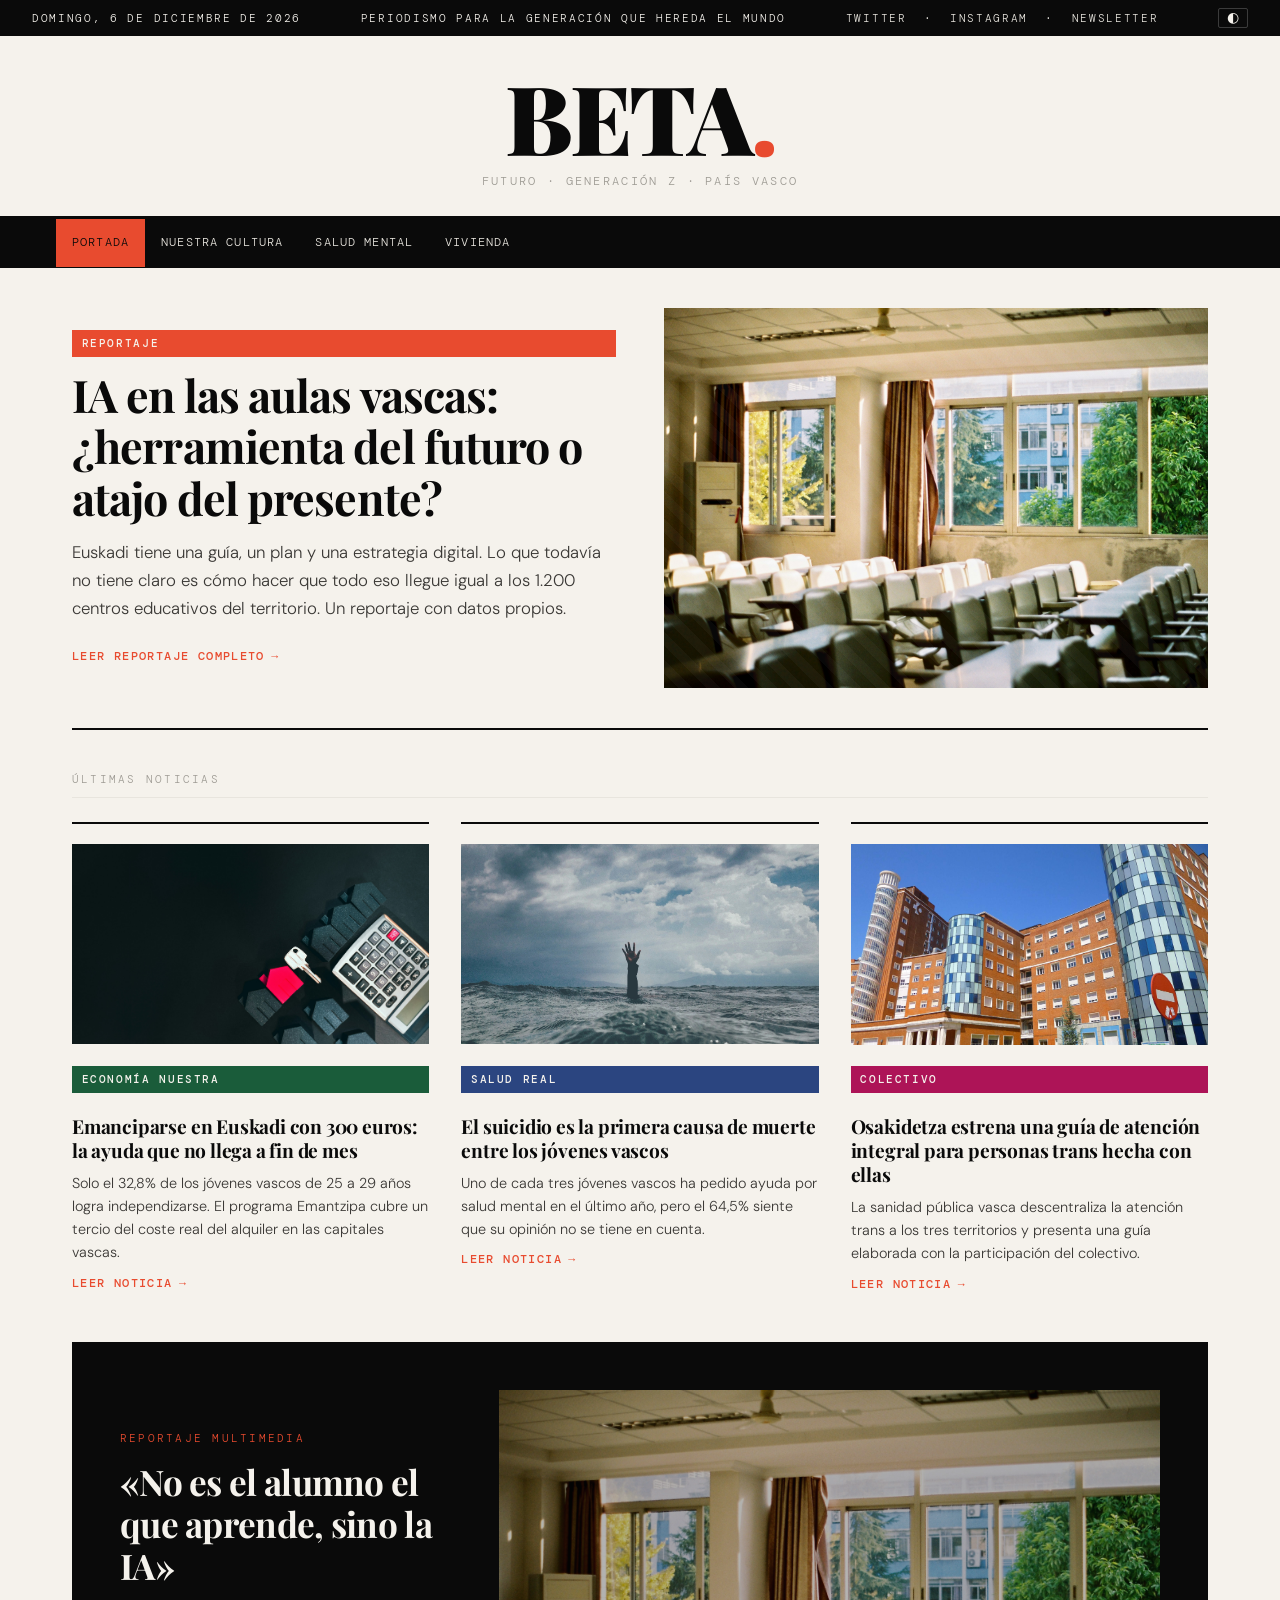
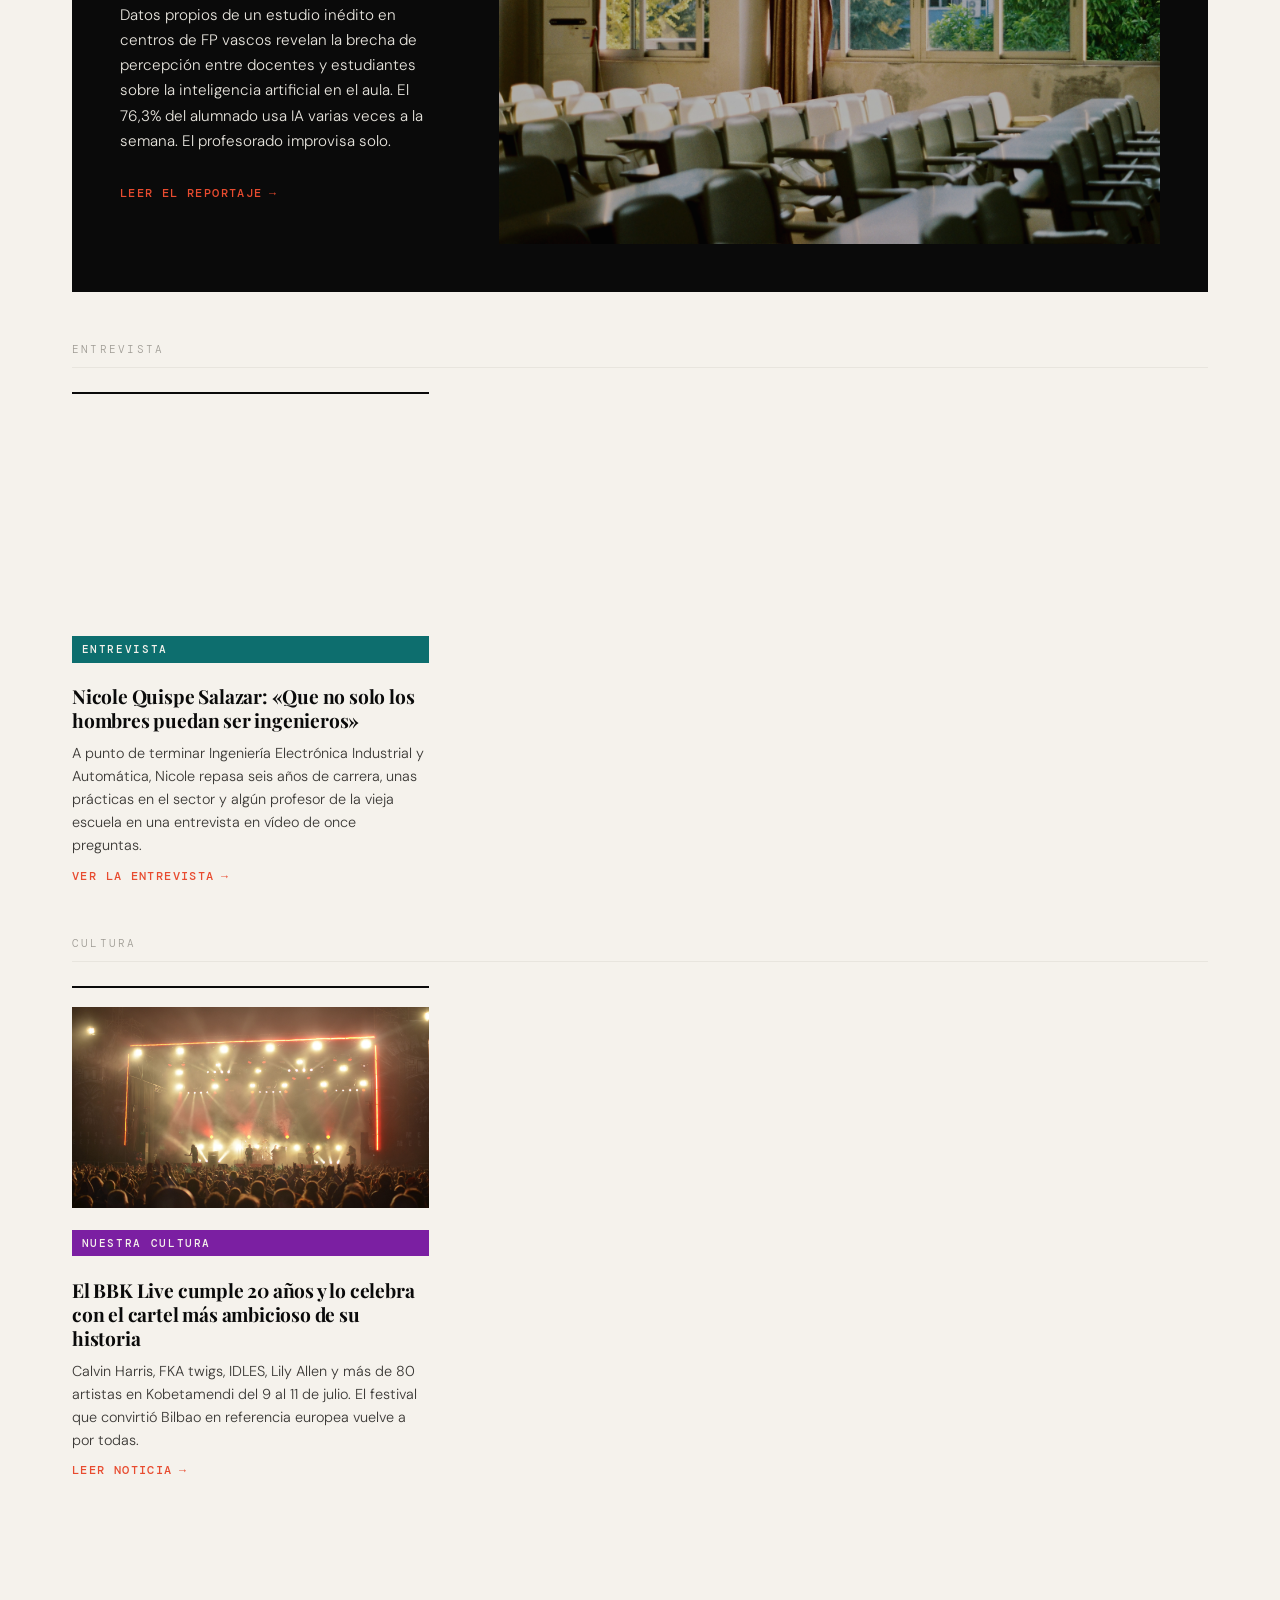
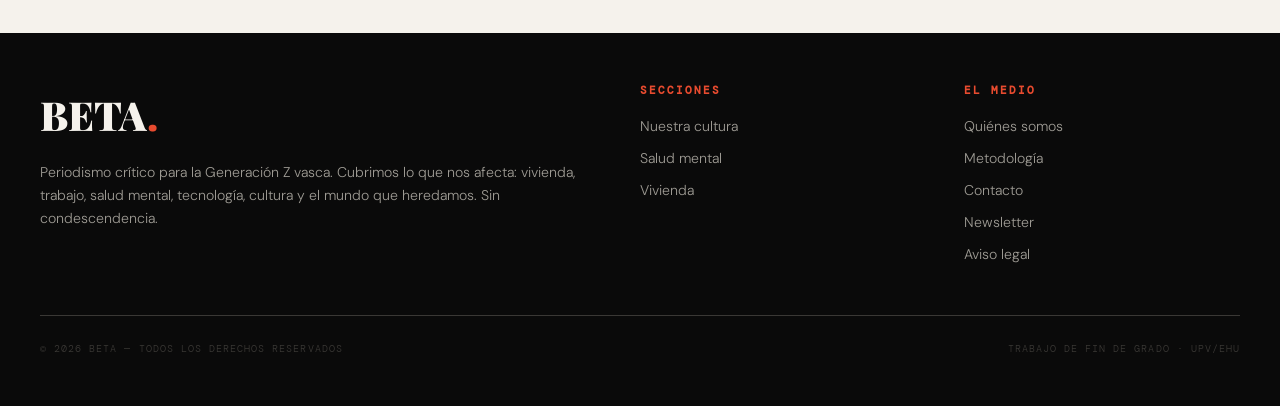
==== commit 2f57cd8f: "añadida entrevista a inicio" ====
--- a/index.html
+++ b/index.html
@@ -155,6 +155,28 @@
         <img src="img/placeholder-reportaje.jpg" alt="IA en las aulas vascas"
           style="width:100%;height:100%;object-fit:cover;display:block;opacity:0.7;" />
       </a>
+    </div>
+
+    <!-- --- ENTREVISTA: Nicole Quispe Salazar --- -->
+    <p class="titulo-seccion-portada animar">Entrevista</p>
+    <div class="rejilla-noticias">
+      <article class="tarjeta-noticia animar animar-2">
+        <a href="entrevista.html" class="tarjeta-imagen">
+          <video muted preload="metadata" src="entrevista/Pregunta12.mp4"></video>
+        </a>
+        <span class="etiqueta-seccion entrevista">Entrevista</span>
+        <a href="entrevista.html">
+          <h2 class="titular">
+            Nicole Quispe Salazar: «Que no solo los hombres puedan ser ingenieros»
+          </h2>
+        </a>
+        <p class="resumen">
+          A punto de terminar Ingeniería Electrónica Industrial y Automática, Nicole repasa seis años de carrera,
+          unas prácticas en el sector y algún profesor de la vieja escuela en una entrevista en vídeo de once
+          preguntas.
+        </p>
+        <a href="entrevista.html" class="leer-mas">Ver la entrevista</a>
+      </article>
     </div>
 
     <!-- --- CUARTA NOTICIA: BBK Live --- -->
--- a/style.css
+++ b/style.css
@@ -177,7 +177,8 @@
   aspect-ratio: 16 / 9;
 }
 
-.tarjeta-imagen img {
+.tarjeta-imagen img,
+.tarjeta-imagen video {
   width: 100%;
   height: 100%;
   object-fit: cover;
@@ -220,6 +221,9 @@
 }
 .etiqueta-seccion.colectivo {
   background-color: #ad1457;
+}
+.etiqueta-seccion.entrevista {
+  background-color: #0d6e6e;
 }
 .etiqueta-seccion.reportaje {
   background-color: var(--acento);
@@ -515,7 +519,7 @@
 /* --- Infografía embebida en el cuerpo del artículo --- */
 .infografia-articulo {
   margin: 2.5rem auto;
-  max-width: 480px;
+  max-width: 680px;
 }
 
 .infografia-articulo img {
@@ -532,12 +536,6 @@
   color: var(--gris-medio);
   padding-top: 0.5rem;
   text-align: center;
-}
-
-@media (max-width: 700px) {
-  .infografia-articulo {
-    max-width: 100%;
-  }
 }
 
 /* --- Cuerpo del artículo --- */
@@ -1632,3 +1630,110 @@
     padding: 1.2rem 0.75rem;
   }
 }
+
+/* ============================================================
+   PÁGINA DE ENTREVISTA (entrevista.html)
+   ============================================================ */
+
+/* --- Ficha rápida de la persona entrevistada --- */
+.ficha-entrevistada {
+  background-color: var(--negro);
+  color: var(--blanco);
+  padding: 1.75rem 2.5rem;
+  margin: 0 0 3rem;
+  display: flex;
+  flex-wrap: wrap;
+  gap: 1.5rem 3rem;
+}
+
+.dato-ficha {
+  display: flex;
+  flex-direction: column;
+  gap: 0.3rem;
+}
+
+.dato-ficha .etiqueta-ficha {
+  font-family: var(--fuente-mono);
+  font-size: 0.62rem;
+  letter-spacing: 0.15em;
+  text-transform: uppercase;
+  color: var(--acento);
+}
+
+.dato-ficha .valor-ficha {
+  font-size: 0.92rem;
+  font-weight: 400;
+  color: var(--gris-claro);
+}
+
+[data-tema="oscuro"] .ficha-entrevistada {
+  background-color: #1a1917;
+}
+
+/* --- Pregunta destacada --- */
+.pregunta-entrevista {
+  background-color: var(--gris-claro);
+  border-left: 4px solid var(--acento);
+  padding: 1.5rem 2rem;
+  margin: 3rem 0 1.5rem;
+}
+
+.pregunta-entrevista .num-pregunta {
+  display: block;
+  font-family: var(--fuente-mono);
+  font-size: 0.68rem;
+  letter-spacing: 0.18em;
+  text-transform: uppercase;
+  color: var(--acento);
+  margin-bottom: 0.5rem;
+}
+
+.pregunta-entrevista p {
+  font-family: var(--fuente-titulo);
+  font-size: 1.25rem;
+  font-weight: 700;
+  line-height: 1.35;
+  color: var(--negro);
+}
+
+/* --- Vídeo de la respuesta --- */
+.video-pregunta {
+  margin: 0 0 1.75rem;
+  background-color: #0a0a0a;
+  aspect-ratio: 16 / 9;
+  overflow: hidden;
+}
+
+.video-pregunta video {
+  width: 100%;
+  height: 100%;
+  display: block;
+  object-fit: cover;
+}
+
+/* --- Respuesta transcrita --- */
+.respuesta-entrevista .etiqueta-respuesta {
+  display: block;
+  font-family: var(--fuente-mono);
+  font-size: 0.65rem;
+  letter-spacing: 0.18em;
+  text-transform: uppercase;
+  color: var(--gris-medio);
+  margin-bottom: 0.6rem;
+}
+
+@media (max-width: 700px) {
+  .ficha-entrevistada {
+    padding: 1.25rem 1.5rem;
+    gap: 1rem 2rem;
+  }
+
+  .pregunta-entrevista {
+    padding: 1.2rem 1.4rem;
+    margin: 2.2rem 0 1.2rem;
+  }
+
+  .pregunta-entrevista p {
+    font-size: 1.1rem;
+  }
+}
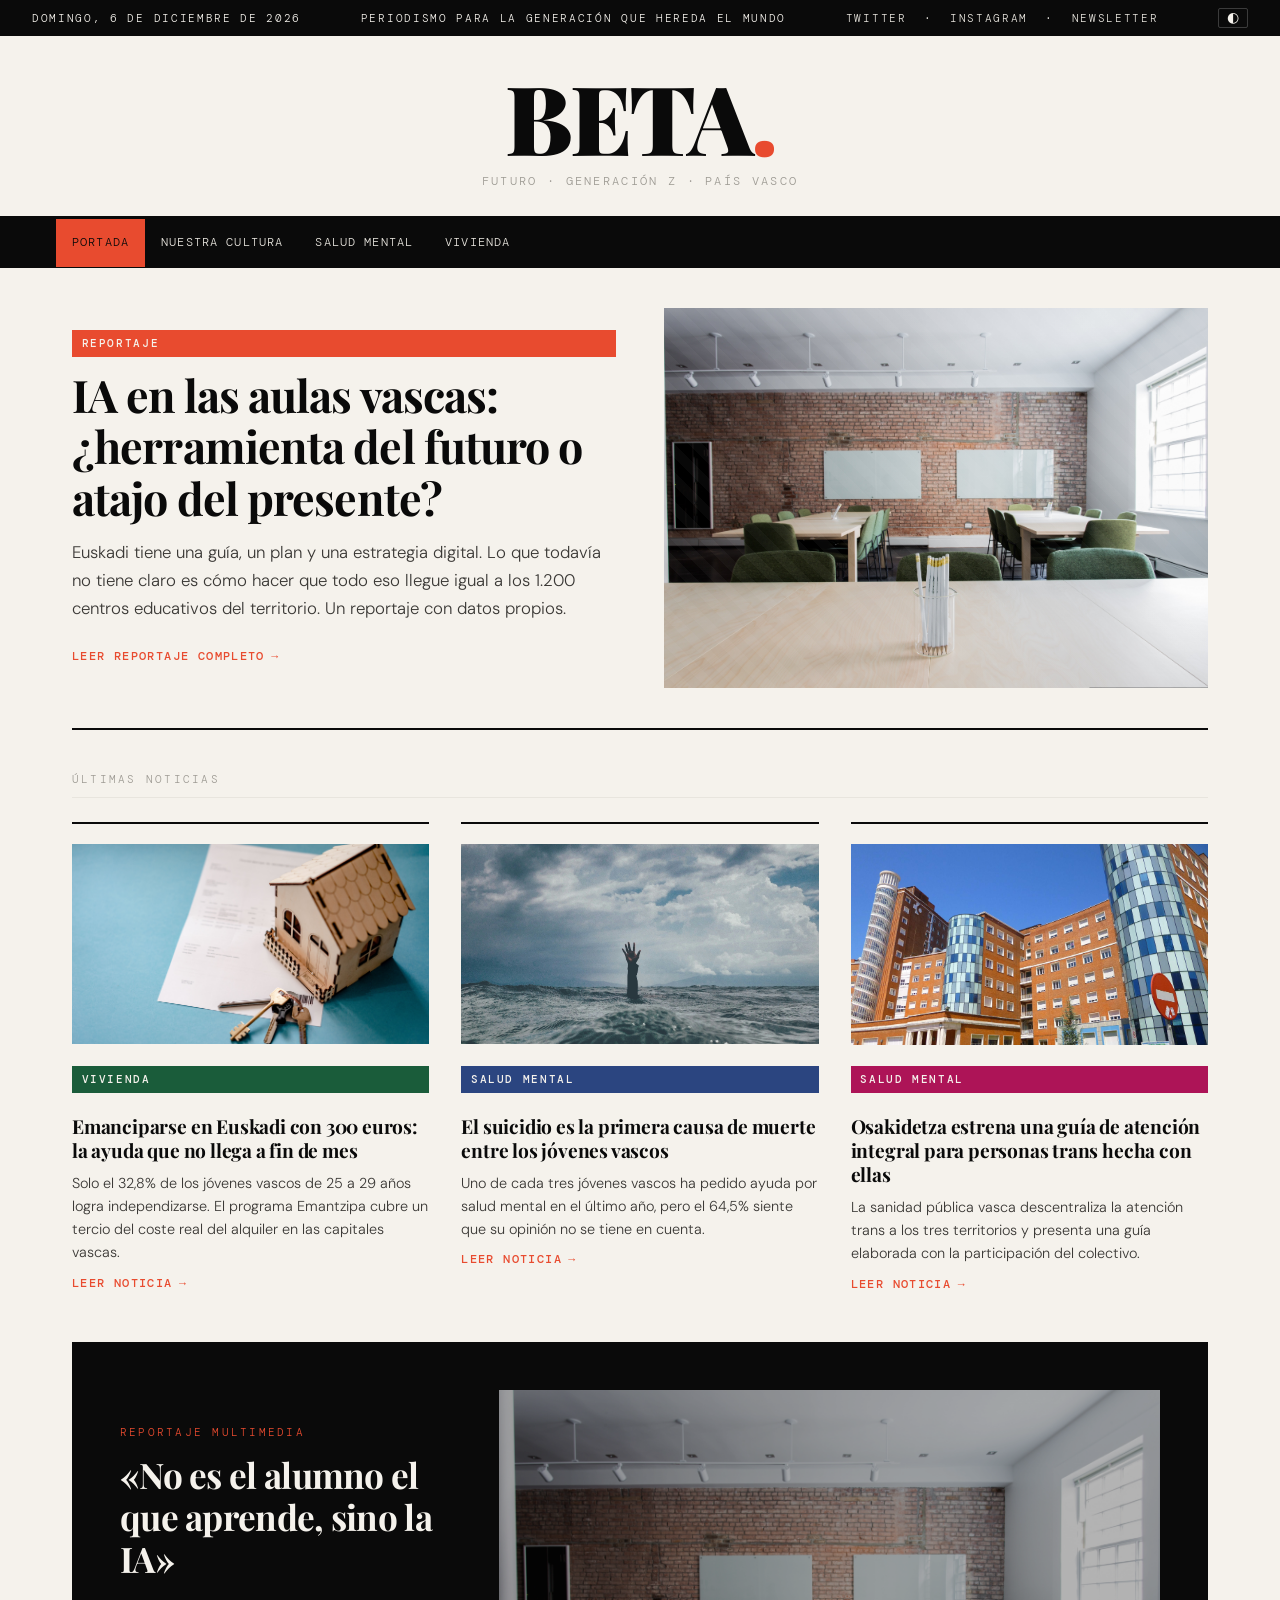
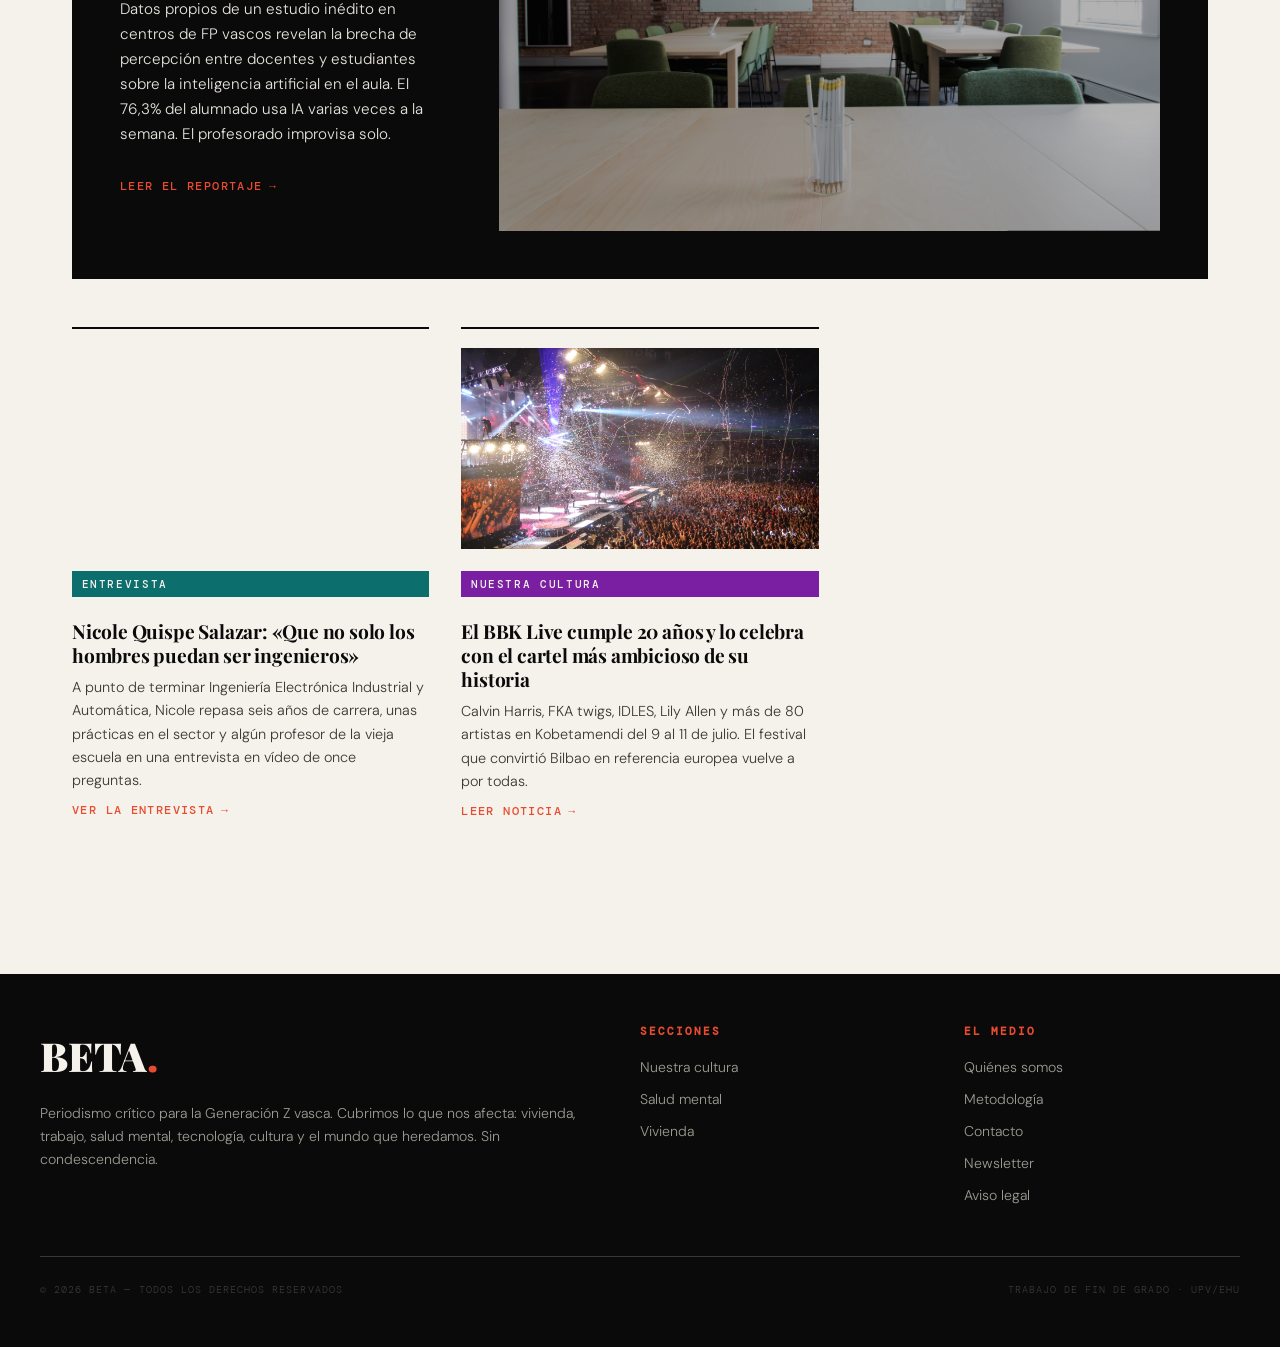
==== commit 7eb5d3fe: "CAMBIOS a index, secciones, pies de fotos y videos entrevista" ====
--- a/index.html
+++ b/index.html
@@ -82,7 +82,7 @@
         <a href="noticia-vivienda.html" class="tarjeta-imagen">
           <img src="img/placeholder-vivienda.jpg" alt="Emanciparse en Euskadi con 300 euros" />
         </a>
-        <span class="etiqueta-seccion economia">Economía nuestra</span>
+        <span class="etiqueta-seccion economia">Vivienda</span>
         <a href="noticia-vivienda.html">
           <h2 class="titular">
             Emanciparse en Euskadi con 300 euros: la ayuda que no llega a fin de mes
@@ -100,7 +100,7 @@
         <a href="noticia-salud-mental.html" class="tarjeta-imagen">
           <img src="img/placeholder-salud-mental.jpg" alt="Salud mental juvenil en Euskadi" />
         </a>
-        <span class="etiqueta-seccion salud">Salud real</span>
+        <span class="etiqueta-seccion salud">Salud mental</span>
         <a href="noticia-salud-mental.html">
           <h2 class="titular">
             El suicidio es la primera causa de muerte entre los jóvenes vascos
@@ -118,7 +118,7 @@
         <a href="noticia-trans.html" class="tarjeta-imagen">
           <img src="./img/placeholder-trans.jpg" alt="Osakidetza y personas trans" />
         </a>
-        <span class="etiqueta-seccion colectivo">Colectivo</span>
+        <span class="etiqueta-seccion colectivo">Salud mental</span>
         <a href="noticia-trans.html">
           <h2 class="titular">
             Osakidetza estrena una guía de atención integral para personas trans hecha con ellas
@@ -158,7 +158,7 @@
     </div>
 
     <!-- --- ENTREVISTA: Nicole Quispe Salazar --- -->
-    <p class="titulo-seccion-portada animar">Entrevista</p>
+    
     <div class="rejilla-noticias">
       <article class="tarjeta-noticia animar animar-2">
         <a href="entrevista.html" class="tarjeta-imagen">
@@ -177,11 +177,8 @@
         </p>
         <a href="entrevista.html" class="leer-mas">Ver la entrevista</a>
       </article>
-    </div>
-
-    <!-- --- CUARTA NOTICIA: BBK Live --- -->
-    <p class="titulo-seccion-portada animar">Cultura</p>
-    <div class="rejilla-noticias">
+
+      <!-- --- CUARTA NOTICIA: BBK Live --- -->
       <article class="tarjeta-noticia animar animar-2">
         <a href="noticia-bbk.html" class="tarjeta-imagen">
           <img src="img/placeholder-bbk.jpg" alt="BBK Live 2026" />
--- a/style.css
+++ b/style.css
@@ -1428,6 +1428,8 @@
   height: 100%;
   object-fit: cover;
   display: block;
+  transform: translateY(-210px);
+ 
 }
 
 /* --- Barra de 3 datos clave --- */
@@ -1704,11 +1706,13 @@
   overflow: hidden;
 }
 
-.video-pregunta video {
+.video-pregunta video,
+.video-pregunta iframe {
   width: 100%;
   height: 100%;
   display: block;
   object-fit: cover;
+  border: 0;
 }
 
 /* --- Respuesta transcrita --- */
@@ -1737,3 +1741,189 @@
     font-size: 1.1rem;
   }
 }
+
+/* ============================================================
+   SECCIÓN DE COMENTARIOS — Opinión de los lectores
+   Formulario + listado, presente al final de cada noticia
+   ============================================================ */
+
+.seccion-comentarios {
+  background-color: var(--gris-claro);
+  padding: 3rem 2rem;
+  margin-top: 2rem;
+}
+
+.comentarios-interior {
+  max-width: var(--col-principal);
+  margin: 0 auto;
+}
+
+.titulo-comentarios {
+  font-family: var(--fuente-titulo);
+  font-size: 1.6rem;
+  font-weight: 700;
+  letter-spacing: -0.02em;
+  margin-bottom: 0.5rem;
+}
+
+.subtitulo-comentarios {
+  font-size: 0.95rem;
+  color: var(--gris-oscuro);
+  margin-bottom: 1.75rem;
+}
+
+.form-comentarios {
+  display: flex;
+  flex-direction: column;
+  gap: 0.9rem;
+  margin-bottom: 2.5rem;
+}
+
+.fila-campos {
+  display: grid;
+  grid-template-columns: 1fr 1fr;
+  gap: 0.9rem;
+}
+
+.campo-comentario {
+  font-family: var(--fuente-cuerpo);
+  font-size: 0.95rem;
+  padding: 0.8rem 1rem;
+  border: 1px solid var(--gris-medio);
+  background-color: var(--fondo);
+  color: var(--negro);
+  width: 100%;
+  transition: border-color 0.2s;
+}
+
+.campo-comentario:focus {
+  outline: none;
+  border-color: var(--acento);
+}
+
+.campo-textarea {
+  resize: vertical;
+  min-height: 110px;
+  font-family: var(--fuente-cuerpo);
+}
+
+.boton-comentario {
+  align-self: flex-start;
+  font-family: var(--fuente-mono);
+  font-size: 0.75rem;
+  letter-spacing: 0.1em;
+  text-transform: uppercase;
+  font-weight: 500;
+  color: var(--blanco);
+  background-color: var(--negro);
+  border: none;
+  padding: 0.9rem 1.8rem;
+  cursor: pointer;
+  transition: background-color 0.2s;
+}
+
+.boton-comentario:hover {
+  background-color: var(--acento);
+}
+
+.mensaje-comentario {
+  font-family: var(--fuente-mono);
+  font-size: 0.75rem;
+  letter-spacing: 0.03em;
+  color: #1a5c3a;
+  min-height: 1.2em;
+}
+
+.mensaje-comentario.mensaje-error {
+  color: var(--acento);
+}
+
+.lista-comentarios {
+  display: flex;
+  flex-direction: column;
+  gap: 1.5rem;
+}
+
+.comentarios-vacio {
+  font-size: 0.9rem;
+  color: var(--gris-medio);
+  font-style: italic;
+}
+
+.comentario {
+  display: flex;
+  gap: 1rem;
+  padding-bottom: 1.5rem;
+  border-bottom: 1px solid var(--gris-medio);
+}
+
+.comentario:last-child {
+  border-bottom: none;
+  padding-bottom: 0;
+}
+
+.comentario-avatar {
+  flex-shrink: 0;
+  width: 2.4rem;
+  height: 2.4rem;
+  border-radius: 50%;
+  background-color: var(--negro);
+  color: var(--blanco);
+  font-family: var(--fuente-titulo);
+  font-weight: 700;
+  display: flex;
+  align-items: center;
+  justify-content: center;
+}
+
+.comentario-cabecera {
+  display: flex;
+  align-items: baseline;
+  gap: 0.75rem;
+  flex-wrap: wrap;
+  margin-bottom: 0.35rem;
+}
+
+.comentario-nombre {
+  font-weight: 500;
+  font-size: 0.95rem;
+}
+
+.comentario-fecha {
+  font-family: var(--fuente-mono);
+  font-size: 0.68rem;
+  letter-spacing: 0.05em;
+  text-transform: uppercase;
+  color: var(--gris-medio);
+}
+
+.comentario-texto {
+  font-size: 0.92rem;
+  line-height: 1.6;
+  color: var(--gris-oscuro);
+}
+
+[data-tema="oscuro"] .seccion-comentarios {
+  background-color: #1a1917;
+}
+
+[data-tema="oscuro"] .campo-comentario {
+  background-color: #111110;
+  border-color: var(--gris-oscuro);
+  color: var(--gris-claro);
+}
+
+@media (max-width: 700px) {
+  .seccion-comentarios {
+    padding: 2rem 1rem;
+  }
+
+  .fila-campos {
+    grid-template-columns: 1fr;
+  }
+
+  .boton-comentario {
+    align-self: stretch;
+    text-align: center;
+  }
+}
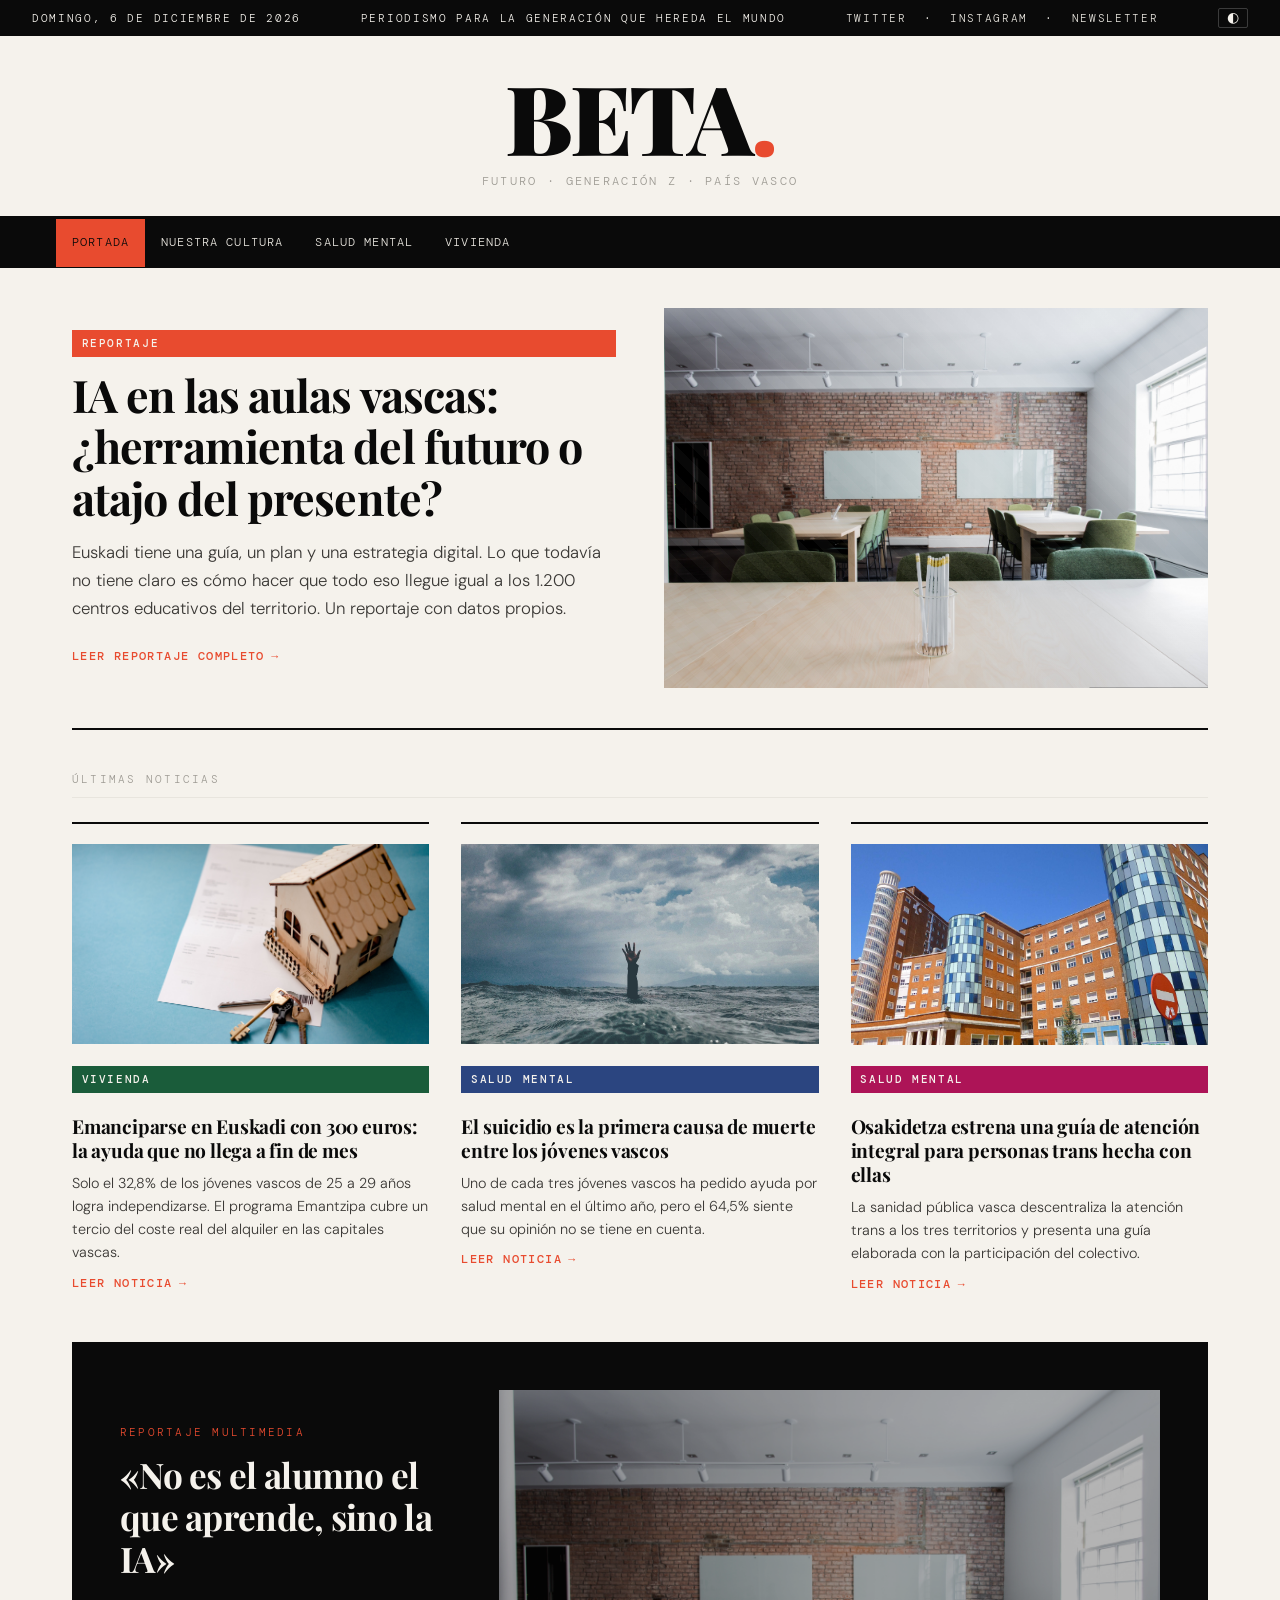
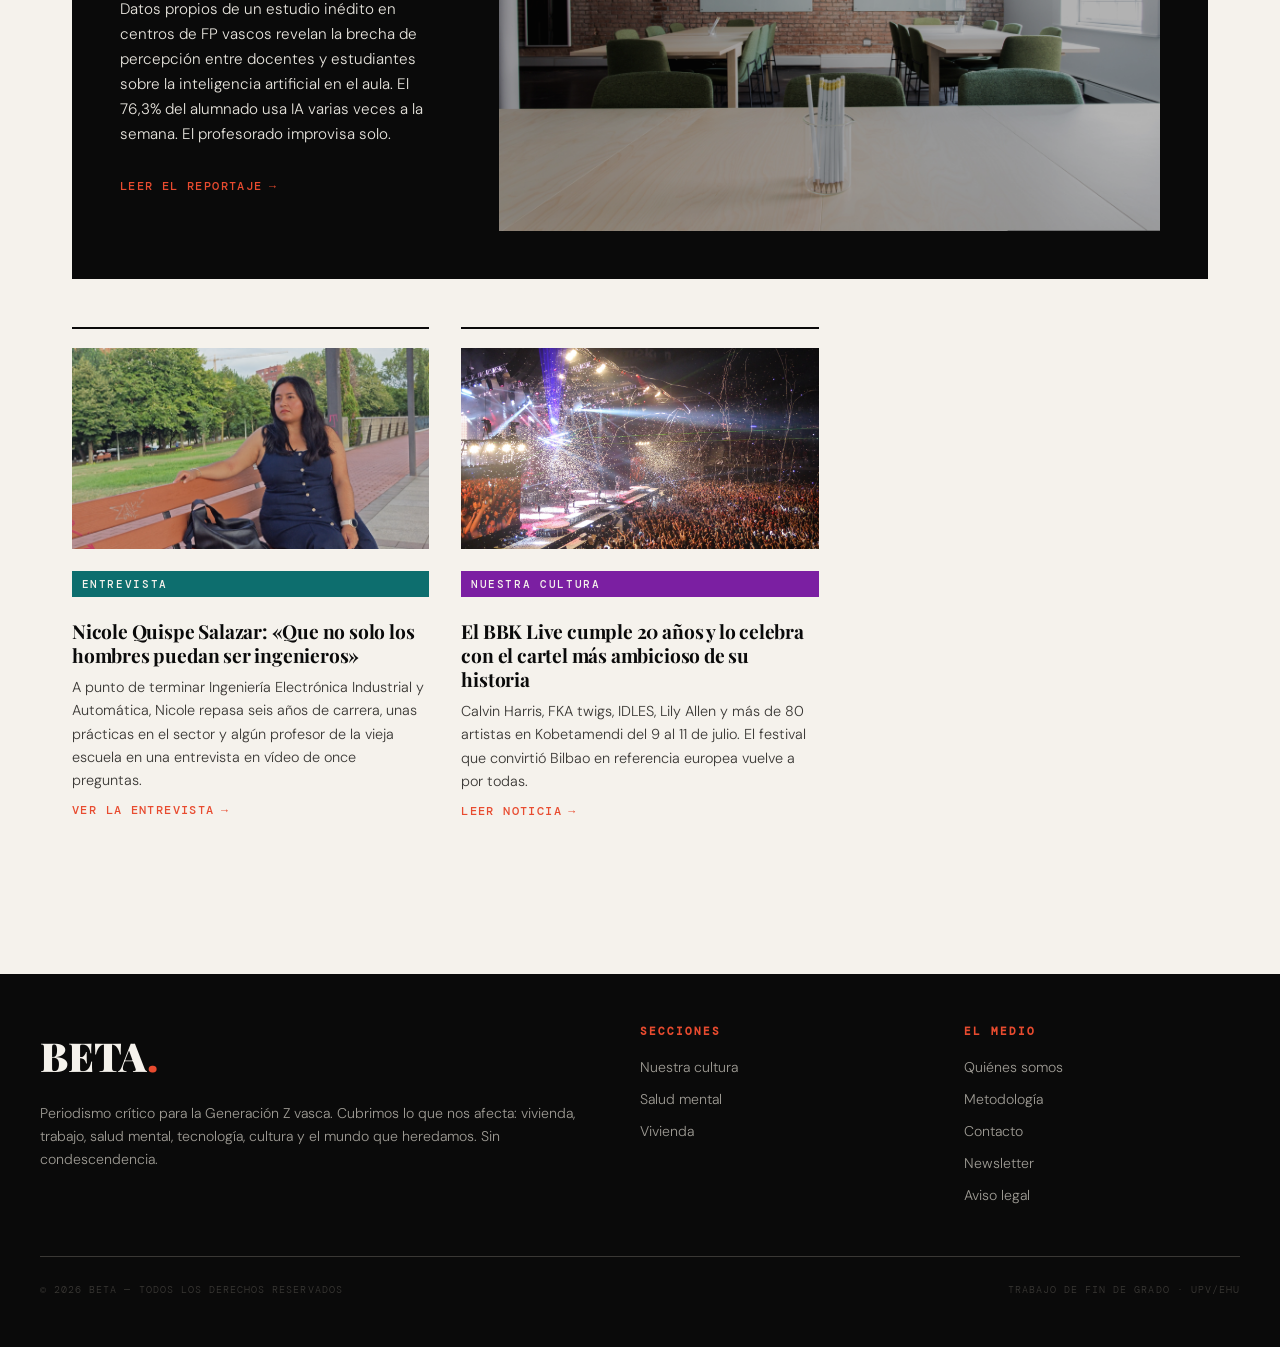
==== commit 79d73935: "añadida foto de nicole al index" ====
--- a/index.html
+++ b/index.html
@@ -162,7 +162,8 @@
     <div class="rejilla-noticias">
       <article class="tarjeta-noticia animar animar-2">
         <a href="entrevista.html" class="tarjeta-imagen">
-          <video muted preload="metadata" src="entrevista/Pregunta12.mp4"></video>
+         <img src="img/placeholder-entrevista.png" alt="foto de la entrevistada"
+          style="width:100%;height:100%;object-fit:cover;display:block;" />
         </a>
         <span class="etiqueta-seccion entrevista">Entrevista</span>
         <a href="entrevista.html">
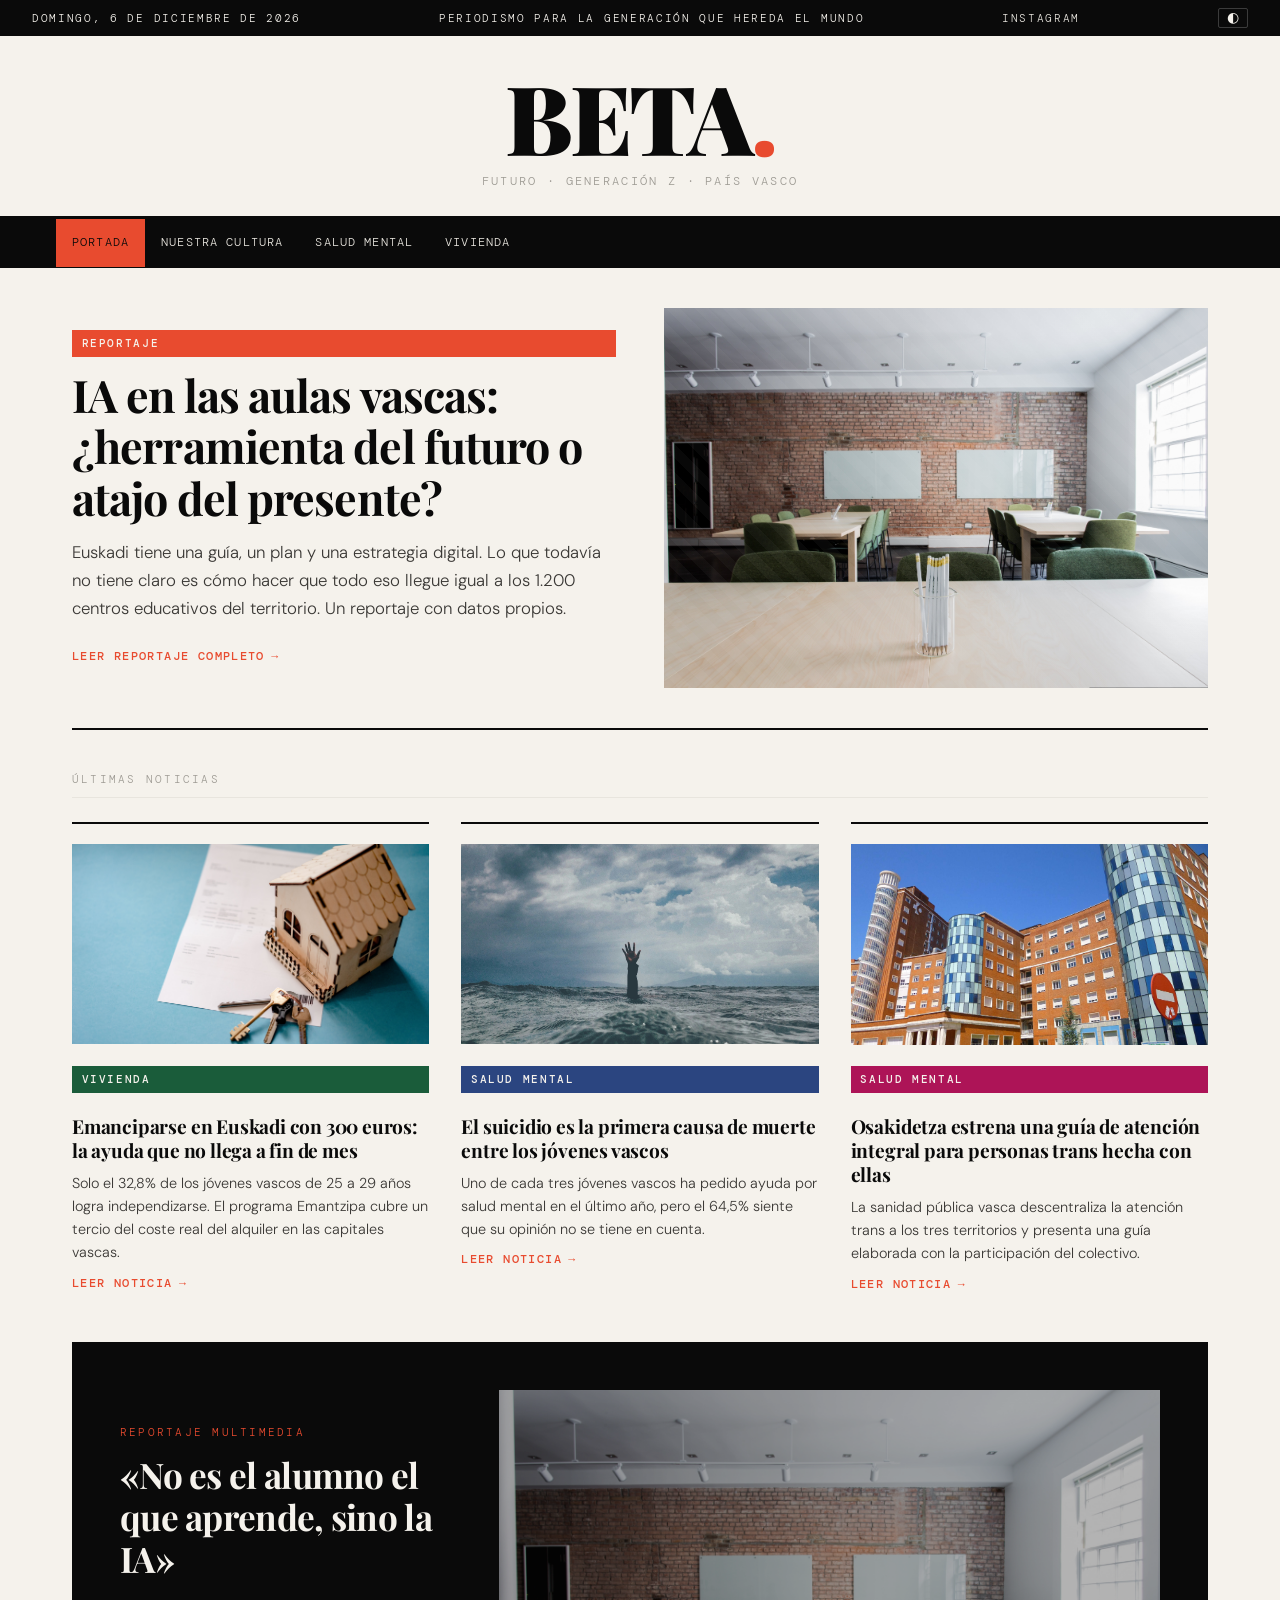
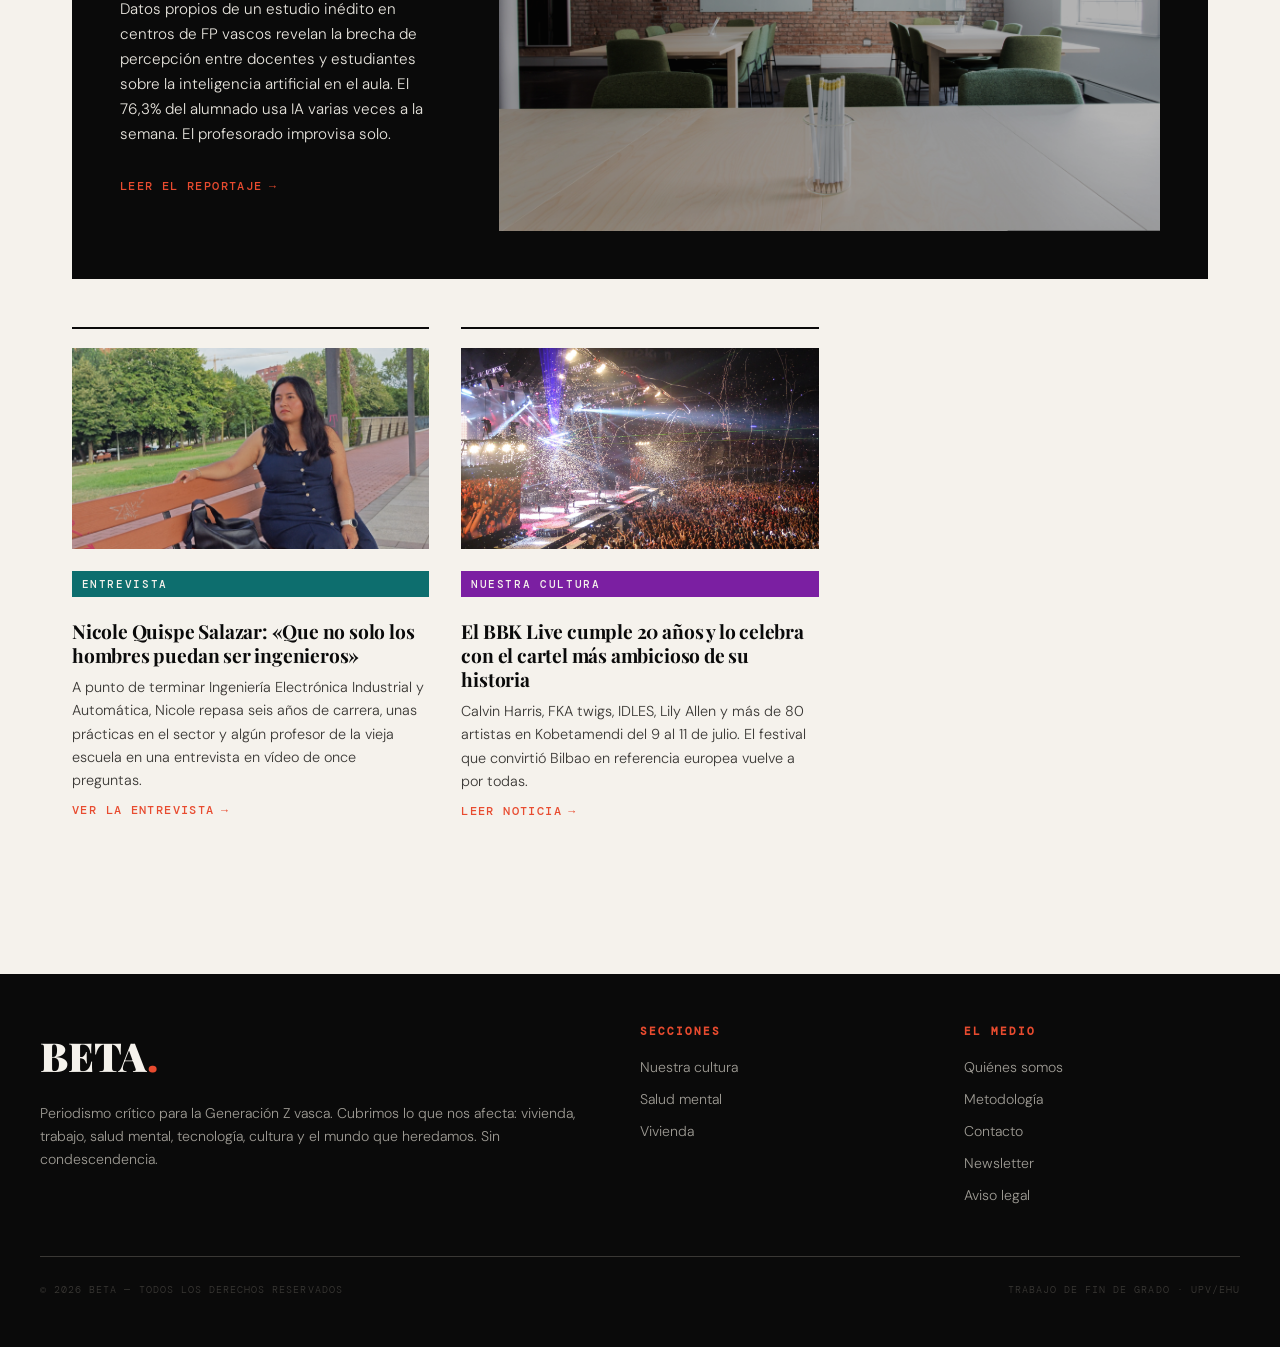
==== commit 51176b25: "añadir el link a instagram en header" ====
--- a/index.html
+++ b/index.html
@@ -17,9 +17,7 @@
     <span class="fecha">Domingo, 1 de junio de 2026</span>
     <span>Periodismo para la generación que hereda el mundo</span>
     <nav>
-      <a href="#">Twitter</a> &nbsp;·&nbsp;
-      <a href="#">Instagram</a> &nbsp;·&nbsp;
-      <a href="#">Newsletter</a>
+      <a href="https://www.instagram.com/betaperiodicodigital/" target="_blank" rel="noopener">Instagram</a>
     </nav>
   </div>
 
--- a/style.css
+++ b/style.css
@@ -1428,7 +1428,7 @@
   height: 100%;
   object-fit: cover;
   display: block;
-  transform: translateY(-210px);
+  transform: translateY(-396px);
  
 }
 
@@ -1715,6 +1715,19 @@
   border: 0;
 }
 
+/* --- Frase gancho, entre el vídeo y la transcripción --- */
+.gancho-entrevista {
+  font-family: var(--fuente-titulo);
+  font-style: italic;
+  font-weight: 700;
+  font-size: 1.2rem;
+  line-height: 1.45;
+  color: var(--acento);
+  margin: 0 0 1.5rem;
+  padding-left: 1.1rem;
+  border-left: 3px solid var(--acento-suave);
+}
+
 /* --- Respuesta transcrita --- */
 .respuesta-entrevista .etiqueta-respuesta {
   display: block;
@@ -1739,6 +1752,11 @@
 
   .pregunta-entrevista p {
     font-size: 1.1rem;
+  }
+
+  .gancho-entrevista {
+    font-size: 1.05rem;
+    padding-left: 0.9rem;
   }
 }
 
